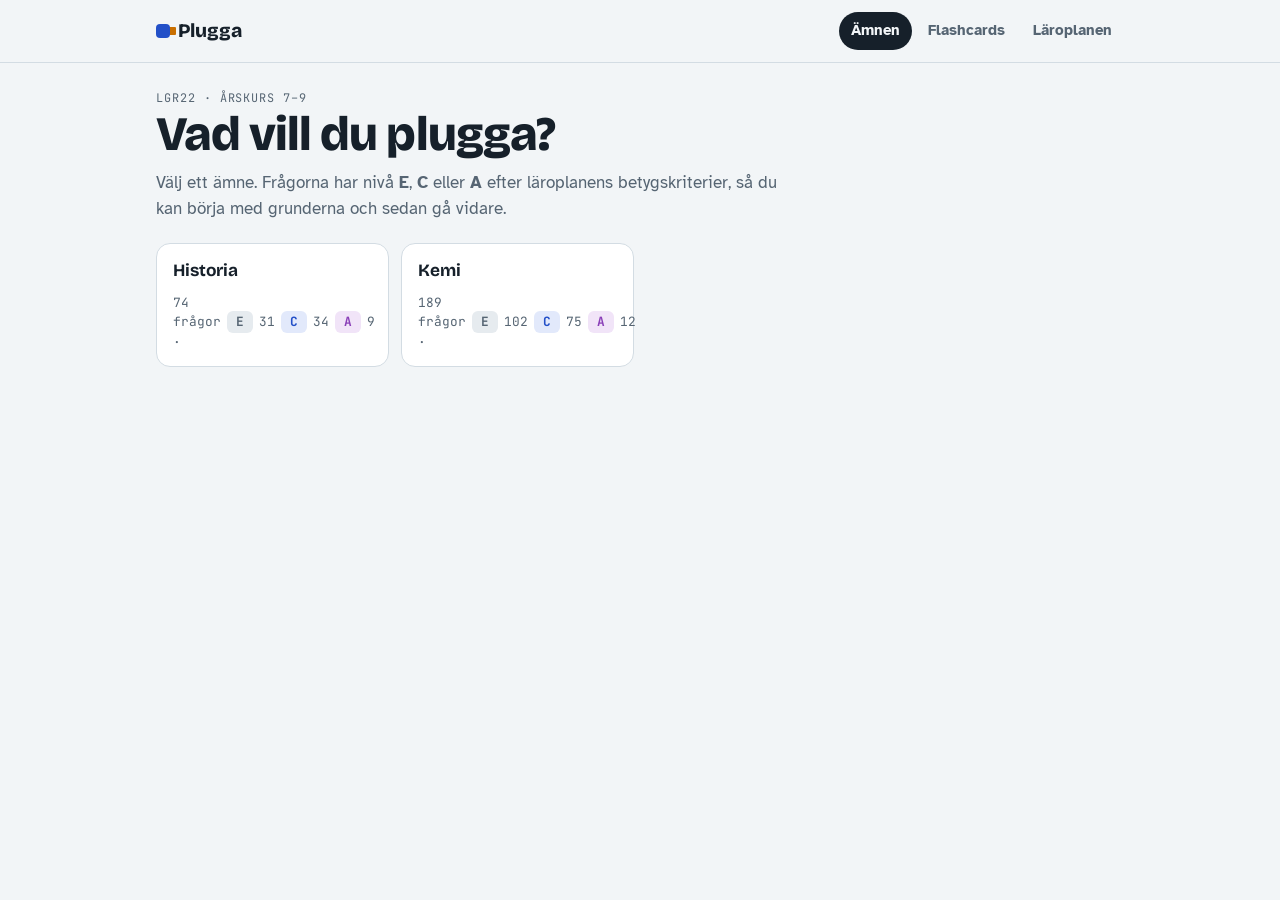
==== docs/index.html @ 7917d0e2 "Plugga: flashcards kopplade till Lgr22, med kemi (Kolets kemi) och historia (Revolutioner) Eget repo" ====
<!doctype html>
<html lang="sv">
<head>
<meta charset="utf-8">
<meta name="viewport" content="width=device-width, initial-scale=1, viewport-fit=cover">
<title>Plugga</title>
<link rel="preconnect" href="https://fonts.googleapis.com">
<link rel="preconnect" href="https://fonts.gstatic.com" crossorigin>
<link rel="stylesheet" href="https://fonts.googleapis.com/css2?family=Bricolage+Grotesque:opsz,wght@12..96,500;12..96,700;12..96,800&family=Atkinson+Hyperlegible:ital,wght@0,400;0,700;1,400&family=JetBrains+Mono:wght@500;700&display=swap">
<link rel="icon" href="data:image/svg+xml,%3Csvg xmlns=%22http://www.w3.org/2000/svg%22 viewBox=%220 0 32 32%22%3E%3Crect x=%222%22 y=%228%22 width=%2218%22 height=%2218%22 rx=%225%22 fill=%22%232350c8%22/%3E%3Ccircle cx=%2224%22 cy=%2217%22 r=%225%22 fill=%22%23e8930c%22/%3E%3C/svg%3E">
<link rel="stylesheet" href="app.css">
<style>
section.view{padding-top:26px}
/* ämnesväljare */
.subjects{display:grid;grid-template-columns:repeat(auto-fill,minmax(220px,1fr));gap:12px;margin-top:20px}
.subj{display:grid;gap:8px;text-align:left;background:var(--card);border:1.5px solid var(--line);border-radius:14px;padding:14px 16px;align-content:start}
.subj:hover:not(:disabled){border-color:var(--ink)}
.subj:disabled{opacity:.55;cursor:default;background:transparent}
.subj b{font-family:var(--display);font-size:1.08rem}
.subj .lvs{display:flex;gap:6px;align-items:center;font-family:var(--mono);font-size:.8rem;color:var(--muted)}
.subj.cur{border-color:var(--accent);box-shadow:0 0 0 2px var(--accent-soft)}
/* flashcards */
.toolbar{display:grid;gap:10px;margin:12px 0 4px}
.filt{margin:14px 0 18px;background:var(--card);border:1.5px solid var(--line);border-radius:14px;padding:10px 14px}
.filt>summary{cursor:pointer;list-style:none;display:flex;gap:10px;align-items:baseline;flex-wrap:wrap}
.filt>summary::-webkit-details-marker{display:none}
.filt>summary::after{content:"Ändra";margin-left:auto;font-weight:700;font-size:.85rem;color:var(--accent)}
.filt[open]>summary::after{content:"Dölj"}
.toolbar .lbl{font-family:var(--mono);font-size:.72rem;letter-spacing:.08em;text-transform:uppercase;color:var(--muted);min-width:64px}
.deck{display:grid;gap:14px;max-width:640px;margin:0 auto}
.deck-meta{display:flex;justify-content:space-between;gap:12px;font-family:var(--mono);font-size:.84rem;color:var(--muted);flex-wrap:wrap;align-items:center}
.flip{perspective:1400px;cursor:pointer;-webkit-tap-highlight-color:transparent}
.flip-in{display:grid;transition:transform .5s cubic-bezier(.3,.7,.3,1);transform-style:preserve-3d}
.flip.on .flip-in{transform:rotateY(180deg)}
.face{grid-area:1/1;backface-visibility:hidden;-webkit-backface-visibility:hidden;background:var(--card);border:1.5px solid var(--line);border-radius:16px;padding:24px 24px 20px;min-height:300px;display:flex;flex-direction:column;gap:12px}
.face.back{transform:rotateY(180deg);border-color:var(--accent)}
.face .q{font-family:var(--display);font-size:clamp(1.3rem,3.6vw,1.75rem);font-weight:700;line-height:1.25;margin:auto 0;text-wrap:balance}
.face .a{font-size:1.07rem}
.face .foot{margin-top:auto;display:grid;gap:4px;font-size:.84rem;color:var(--muted)}
.face-head{display:flex;justify-content:space-between;align-items:center;gap:10px;font-family:var(--mono);font-size:.74rem;letter-spacing:.05em;text-transform:uppercase;color:var(--muted)}
.mark{display:inline-flex;align-items:center;gap:6px;font-family:var(--body);text-transform:none;letter-spacing:0;font-weight:700;font-size:.8rem}
.mark i{width:12px;height:12px;border-radius:50%}
.deck-actions{display:grid;grid-template-columns:repeat(3,1fr);gap:10px}
.deck-actions button{border-radius:12px;padding:11px 8px;font-weight:700;border:1.5px solid;display:flex;flex-direction:column;align-items:center;gap:2px;line-height:1.2}
.deck-actions small{font-weight:400;font-size:.76rem;opacity:.85}
.b-red{background:var(--bad-soft);border-color:var(--bad);color:var(--bad)}
.b-yellow{background:var(--warn-soft);border-color:var(--warn);color:var(--warn)}
.b-green{background:var(--ok-soft);border-color:var(--ok);color:var(--ok)}
.b-red[aria-pressed="true"]{background:var(--bad);color:var(--card)}
.b-yellow[aria-pressed="true"]{background:var(--warn);color:var(--card)}
.b-green[aria-pressed="true"]{background:var(--ok);color:var(--card)}
.nav{display:flex;justify-content:space-between;align-items:center;gap:10px}
.kbd{font-family:var(--mono);font-size:.74rem;color:var(--muted);text-align:center}
/* läroplan */
.lp{display:grid;gap:26px;max-width:820px}
.lp ol{margin:8px 0 0;padding-left:1.3em;display:grid;gap:6px}
.ci-group{display:grid;gap:8px;margin-top:10px}
.ci{display:grid;grid-template-columns:1fr auto;gap:12px;align-items:start;padding:10px 0;border-bottom:1px solid var(--line)}
.ci .cnt{display:flex;gap:4px;align-items:center;font-family:var(--mono);font-size:.78rem;color:var(--muted)}
.gradebox{background:var(--card);border:1.5px solid var(--line);border-radius:14px;padding:16px 18px;display:grid;gap:10px}
.gradebox p+p{margin-top:2px}
@media (max-width:560px){.deck-actions button{padding:10px 4px;font-size:.92rem}}
</style>
</head>
<body>
<header class="top">
  <div class="top-in">
    <a class="brand" href="#amnen"><span class="dot"></span>Plugga</a>
    <label class="sel" id="amne-wrap" hidden><span>Ämne</span><select id="amne-sel"></select></label>
    <nav class="tabs" aria-label="Huvudmeny">
      <a href="#amnen">Ämnen</a>
      <a href="#kort">Flashcards</a>
      <a href="#laroplan">Läroplanen</a>
      <a href="/admin" id="admin-link" hidden>Admin</a>
    </nav>
  </div>
</header>
<main class="wrap">

<section class="view" id="v-amnen" hidden>
  <p class="eyebrow">Lgr22 · årskurs 7–9</p>
  <h1>Vad vill du plugga?</h1>
  <p class="muted" style="margin-top:8px;max-width:38em">Välj ett ämne. Frågorna har nivå <b>E</b>, <b>C</b> eller <b>A</b> efter läroplanens betygskriterier, så du kan börja med grunderna och sedan gå vidare.</p>
  <div class="subjects" id="subjects"></div>
  <div id="subjects-empty" style="margin-top:28px;max-width:46em"></div>
</section>

<section class="view" id="v-kort" hidden>
  <div class="row" style="justify-content:space-between;align-items:end">
    <div><p class="eyebrow" id="kort-eyebrow"></p><h2 id="kort-title">Flashcards</h2></div>
    <div class="tally" id="kort-tally"></div>
  </div>
  <details class="filt" id="filt" open><summary><span class="eyebrow">Filter</span> <span id="filt-sum" class="small"></span></summary>
  <div class="toolbar">
    <div class="row"><span class="lbl">Nivå</span><div class="chips" id="f-niva"></div></div>
    <div class="row" id="f-samling-row"><span class="lbl">Samling</span><div class="chips" id="f-samling"></div></div>
    <div class="row" id="f-tema-row"><span class="lbl">Tema</span><div class="chips" id="f-tema"></div></div>
    <div class="row"><span class="lbl">Visa</span><div class="chips" id="f-status"></div>
      <label class="small muted" style="margin-left:auto;display:flex;gap:6px;align-items:center"><input type="checkbox" id="f-shuffle"> Blanda</label></div>
  </div></details>
  <div class="deck" id="deck"></div>
</section>

<section class="view" id="v-laroplan" hidden>
  <div id="laroplan" class="lp"></div>
</section>

</main>
<script>window.PLUGGA_STATISK = true</script>
<script src="common.js"></script>
<script>
const KEY = 'plugga-v1';
const S = Object.assign({ amne: null, niva: ['E', 'C', 'A'], samling: 'alla', tema: 'alla', filter: 'alla', shuffle: false, status: {} }, load(KEY, {}));
const save = () => store(KEY, S);
const STATUS = { red: { namn: 'Kan inte', c: 'var(--bad)' }, yellow: { namn: 'Kan lite', c: 'var(--warn)' }, green: { namn: 'Kan', c: 'var(--ok)' } };
const FILTERS = [['alla', 'Alla'], ['ejklar', 'Inte gröna'], ['red', 'Röda'], ['yellow', 'Gula'], ['green', 'Gröna'], ['none', 'Omarkerade']];
let AMNEN = [], AMNE = null, FRAGOR = [], deck = [], pos = 0, flipped = false, lpNiva = 'E';

/* ---------- data ---------- */
async function init() {
  try {
    const [info, amnen] = await Promise.all([api('info'), api('amnen')]);
    AMNEN = amnen;
    $('#admin-link').hidden = !info.admin;
  } catch (e) { document.querySelector('main').innerHTML = `<div class="empty" style="margin-top:40px">Kan inte nå servern: ${esc(e.message)}</div>`; return; }
  renderSubjects();
  if (S.amne && AMNEN.some(a => a.kod === S.amne)) await chooseAmne(S.amne, false);
  route();
}
async function chooseAmne(kod, go = true) {
  const [a, f] = await Promise.all([api('amne/' + kod), api(`fragor?amne=${kod}&aktiv=1`)]);
  if (S.amne !== kod) { S.samling = 'alla'; S.tema = 'alla'; S.filter = 'alla'; }
  S.amne = kod; save();
  AMNE = a; FRAGOR = f; pos = 0;
  renderSubjects(); renderAmneSelect(); buildDeck(); renderLaroplan();
  if (go) location.hash = '#kort';
}

/* ---------- ämnen ---------- */
function renderSubjects() {
  const sorted = AMNEN.filter(a => a.antal).sort((a, b) => a.namn.localeCompare(b.namn, 'sv'));
  const empty = AMNEN.filter(a => !a.antal);
  $('#subjects-empty').innerHTML = empty.length ? `<p class="eyebrow">Inga frågor än</p><p class="small muted" style="margin-top:6px">${empty.map(a => esc(a.namn)).join(' · ')}</p>` : '';
  $('#subjects').innerHTML = sorted.map(a => {
    const mine = a.antal ? progress(a.kod) : null;
    return `<button class="subj${a.kod === S.amne ? ' cur' : ''}" data-kod="${a.kod}" ${a.antal ? '' : 'disabled'}>
      <b>${esc(a.namn)}</b>
      ${a.antal ? `<span class="lvs">${a.antal} frågor · ${['E', 'C', 'A'].map(n => a[n] ? `${lv(n)} ${a[n]}` : '').join(' ')}</span>
        ${mine && mine.marked ? `<div class="stack" title="${mine.green} gröna av ${a.antal}"><i style="width:${mine.green / a.antal * 100}%;background:var(--ok)"></i><i style="width:${mine.yellow / a.antal * 100}%;background:var(--warn)"></i><i style="width:${mine.red / a.antal * 100}%;background:var(--bad)"></i></div>` : ''}`
        : '<span class="small muted">Inga frågor än</span>'}
    </button>`;
  }).join('');
}
$('#subjects').addEventListener('click', e => { const b = e.target.closest('[data-kod]'); if (b && !b.disabled) chooseAmne(b.dataset.kod); });
function progress(kod) {
  const r = { red: 0, yellow: 0, green: 0, marked: 0 };
  if (kod === S.amne) FRAGOR.forEach(f => { const s = S.status[f.id]; if (s) { r[s]++; r.marked++; } });
  else if (S.byAmne && S.byAmne[kod]) Object.assign(r, S.byAmne[kod]);
  return r;
}
function renderAmneSelect() {
  const sel = $('#amne-sel');
  sel.innerHTML = AMNEN.filter(a => a.antal || a.kod === S.amne).map(a => `<option value="${a.kod}"${a.kod === S.amne ? ' selected' : ''}>${esc(a.namn)}</option>`).join('');
  $('#amne-wrap').hidden = !S.amne;
}
$('#amne-sel').addEventListener('change', e => chooseAmne(e.target.value, false));

/* ---------- flashcards ---------- */
const matchStatus = f => {
  const s = S.status[f.id];
  return S.filter === 'alla' || (S.filter === 'ejklar' && s !== 'green') || (S.filter === 'none' && !s) || S.filter === s;
};
function base() {
  return FRAGOR.filter(f => S.niva.includes(f.niva) && (S.samling === 'alla' || f.samling_id == S.samling) && (S.tema === 'alla' || f.tema_id == S.tema));
}
function buildDeck(keepId) {
  if (!AMNE) return;
  const b = base();
  let list = b.filter(matchStatus);
  if (S.shuffle) list = list.map(x => [Math.random(), x]).sort((p, q) => p[0] - q[0]).map(p => p[1]);
  deck = list;
  const k = keepId ? deck.findIndex(f => f.id === keepId) : -1;
  pos = k >= 0 ? k : Math.min(pos, Math.max(0, deck.length - 1));
  flipped = false;
  renderFilters(b);
  renderCard();
}
function chips(el, items, cur, onPick, extra = '') {
  el.innerHTML = items.map(([id, name, n, cls]) => `<button class="chip ${cls || ''}" data-id="${id}" aria-pressed="${Array.isArray(cur) ? cur.includes(id) : String(cur) === String(id)}">${name}${n !== undefined ? `<span class="n">${n}</span>` : ''}</button>`).join('') + extra;
  el.onclick = e => { const b = e.target.closest('[data-id]'); if (b) onPick(b.dataset.id); };
}
function renderFilters(b) {
  $('#kort-eyebrow').textContent = `${AMNE.namn} · Lgr22 åk 7–9`;
  $('#kort-title').textContent = AMNE.namn;
  const inScope = FRAGOR.filter(f => (S.samling === 'alla' || f.samling_id == S.samling) && (S.tema === 'alla' || f.tema_id == S.tema));
  chips($('#f-niva'), ['E', 'C', 'A'].map(n => [n, `${n} <span class="small" style="font-weight:400">${NIVA[n].kort}</span>`, inScope.filter(f => f.niva === n).length, 'lvchip lv' + n]), S.niva, id => {
    S.niva = S.niva.includes(id) ? S.niva.filter(x => x !== id) : [...S.niva, id].sort((a, c) => 'ECA'.indexOf(a) - 'ECA'.indexOf(c));
    if (!S.niva.length) S.niva = [id];
    save(); pos = 0; buildDeck();
  });
  const sam = AMNE.samlingar.filter(s => s.antal);
  $('#f-samling-row').hidden = sam.length < 2;
  chips($('#f-samling'), [['alla', 'Alla'], ...sam.map(s => [s.id, esc(s.namn), FRAGOR.filter(f => f.samling_id === s.id && S.niva.includes(f.niva)).length])], S.samling, id => { S.samling = id; save(); pos = 0; buildDeck(); });
  const tem = AMNE.teman.filter(t => t.antal);
  $('#f-tema-row').hidden = !tem.length;
  chips($('#f-tema'), [['alla', 'Alla'], ...tem.map(t => [t.id, esc(t.namn), FRAGOR.filter(f => f.tema_id === t.id && S.niva.includes(f.niva) && (S.samling === 'alla' || f.samling_id == S.samling)).length])], S.tema, id => { S.tema = id; save(); pos = 0; buildDeck(); });
  chips($('#f-status'), FILTERS.map(([id, n]) => [id, n, b.filter(f => { const s = S.status[f.id]; return id === 'alla' || (id === 'ejklar' && s !== 'green') || (id === 'none' && !s) || id === s; }).length]), S.filter, id => { S.filter = id; save(); pos = 0; buildDeck(); });
  $('#f-shuffle').checked = S.shuffle;
  const nm = (arr, id) => (arr.find(x => String(x.id) === String(id)) || {}).namn;
  $('#filt-sum').textContent = [S.niva.length === 3 ? 'Alla nivåer' : 'Nivå ' + S.niva.join(', '),
    S.samling !== 'alla' && nm(AMNE.samlingar, S.samling), S.tema !== 'alla' && nm(AMNE.teman, S.tema),
    (FILTERS.find(f => f[0] === S.filter) || [])[1] + ' kort', S.shuffle && 'blandat'].filter(Boolean).join(' · ');
  const r = { red: 0, yellow: 0, green: 0 }; b.forEach(f => { const s = S.status[f.id]; if (s) r[s]++; });
  $('#kort-tally').innerHTML = `<span><i style="background:var(--ok)"></i>${r.green}</span><span><i style="background:var(--warn)"></i>${r.yellow}</span><span><i style="background:var(--bad)"></i>${r.red}</span><span>av ${b.length}</span>`;
}
$('#f-shuffle').addEventListener('change', e => { S.shuffle = e.target.checked; save(); pos = 0; buildDeck(); });

function renderCard() {
  const el = $('#deck');
  if (!AMNE) { el.innerHTML = `<div class="empty">Välj ett ämne först. <a href="#amnen">Till ämnena</a></div>`; return; }
  if (!deck.length) {
    el.innerHTML = `<div class="empty">${FRAGOR.length ? 'Inga kort matchar filtret.' : 'Det här ämnet har inga frågor än.'}${S.filter !== 'alla' ? ' <button class="btn sm" id="reset-f">Visa alla</button>' : ''}</div>`;
    const r = $('#reset-f'); if (r) r.onclick = () => { S.filter = 'alla'; save(); buildDeck(); };
    return;
  }
  const f = deck[pos], st = S.status[f.id];
  const tema = AMNE.teman.find(t => t.id === f.tema_id), sam = AMNE.samlingar.find(s => s.id === f.samling_id);
  const markHtml = st ? `<span class="mark" style="color:${STATUS[st].c}"><i style="background:${STATUS[st].c}"></i>${STATUS[st].namn}</span>` : '<span class="mark muted">Ej markerad</span>';
  el.innerHTML = `
    <div class="deck-meta"><span>${pos + 1} / ${deck.length}</span><span>${esc(tema ? tema.namn : '')}</span></div>
    <div class="flip${flipped ? ' on' : ''}" id="flip" role="button" tabindex="0" aria-label="Vänd kortet">
      <div class="flip-in">
        <div class="face front"><div class="face-head"><span>${lv(f.niva)} Fråga</span>${markHtml}</div>
          <div class="q rich">${render(f.fraga)}</div>
          <div class="foot"><span>Tryck eller mellanslag för att vända</span></div></div>
        <div class="face back"><div class="face-head"><span>${lv(f.niva)} Svar</span>${markHtml}</div>
          <div class="a rich">${render(f.svar) || '<span class="muted">Inget svar inlagt.</span>'}</div>
          <div class="foot">${f.kalla ? `<span>Källa: ${esc(f.kalla)}</span>` : ''}${f.ci.length ? `<span title="${esc(f.ci.map(c => c.text).join('\n'))}">Läroplanen: ${esc(f.ci[0].text.slice(0, 90))}${f.ci[0].text.length > 90 ? '…' : ''}${f.ci.length > 1 ? ` (+${f.ci.length - 1})` : ''}</span>` : ''}</div></div>
      </div>
    </div>
    <div class="deck-actions">
      <button class="b-red" data-m="red" aria-pressed="${st === 'red'}">Kan inte<small>1</small></button>
      <button class="b-yellow" data-m="yellow" aria-pressed="${st === 'yellow'}">Kan lite<small>2</small></button>
      <button class="b-green" data-m="green" aria-pressed="${st === 'green'}">Kan<small>3</small></button>
    </div>
    <div class="nav"><button class="btn" id="prev" ${pos ? '' : 'disabled'}>← Föregående</button>
      ${st ? '<button class="btn ghost sm" id="clear">Rensa markering</button>' : '<span></span>'}
      <button class="btn" id="next" ${pos < deck.length - 1 ? '' : 'disabled'}>Nästa →</button></div>
    <p class="kbd">Mellanslag vänd · ← → bläddra · 1 2 3 markera · 0 rensa</p>`;
  $('#flip').onclick = flip;
  $('#prev').onclick = () => go(pos - 1);
  $('#next').onclick = () => go(pos + 1);
  if ($('#clear')) $('#clear').onclick = () => mark(null);
  $$('[data-m]', el).forEach(b => b.onclick = () => mark(b.dataset.m));
}
function flip() { flipped = !flipped; $('#flip').classList.toggle('on', flipped); }
function go(i) { if (i < 0 || i >= deck.length) return; pos = i; flipped = false; renderCard(); }
function mark(m) {
  const f = deck[pos]; if (!f) return;
  if (!m || S.status[f.id] === m) delete S.status[f.id]; else S.status[f.id] = m;
  const r = { red: 0, yellow: 0, green: 0, marked: 0 }; FRAGOR.forEach(x => { const s = S.status[x.id]; if (s) { r[s]++; r.marked++; } });
  S.byAmne = Object.assign(S.byAmne || {}, { [S.amne]: r });
  save();
  const id = f.id, stays = matchStatus(f);
  if (stays) { buildDeck(id); if (m && pos < deck.length - 1) setTimeout(() => go(pos + 1), 250); }
  else buildDeck();
  renderSubjects();
}
document.addEventListener('keydown', e => {
  if (location.hash !== '#kort' || e.target.matches('input,select,textarea') || e.metaKey || e.ctrlKey) return;
  if (e.key === ' ' || e.key === 'Enter') { if (e.target.closest('button') && e.target.id !== 'flip') return; e.preventDefault(); flip(); }
  else if (e.key === 'ArrowRight') go(pos + 1);
  else if (e.key === 'ArrowLeft') go(pos - 1);
  else if (e.key === '1') mark('red'); else if (e.key === '2') mark('yellow'); else if (e.key === '3') mark('green');
  else if (e.key === '0' || e.key === 'Backspace') mark(null);
});

/* ---------- läroplan ---------- */
function renderLaroplan() {
  const el = $('#laroplan');
  if (!AMNE) { el.innerHTML = `<div class="empty">Välj ett ämne först. <a href="#amnen">Till ämnena</a></div>`; return; }
  const groups = {};
  AMNE.ci.forEach(c => { const k = (c.variant_namn ? c.variant_namn + ' · ' : '') + (c.omrade || ''); (groups[k] = groups[k] || []).push(c); });
  const variants = [...new Set(AMNE.betyg.map(b => b.variant_namn || ''))];
  const bt = AMNE.betyg.filter(b => b.betyg === lpNiva);
  el.innerHTML = `
    <div><p class="eyebrow">Läroplanen · Lgr22</p><h1>${esc(AMNE.namn)}</h1></div>
    ${AMNE.mal.length ? `<div><h3>Det här ska du utveckla</h3><p class="muted small" style="margin-top:4px">Ämnets långsiktiga mål. Genom undervisningen ska du ges förutsättningar att utveckla</p><ol>${AMNE.mal.map(m => `<li>${esc(m)}</li>`).join('')}</ol></div>` : ''}
    <div><h3>Vad krävs för betyget?</h3>
      <div class="row" style="margin:10px 0"><div class="seg" id="lp-seg">${['E', 'C', 'A'].map(n => `<button class="${n}" data-n="${n}" aria-pressed="${n === lpNiva}">${n}<small>${NIVA[n].kort}</small></button>`).join('')}</div></div>
      <div class="gradebox">${bt.map(b => `${variants.length > 1 ? `<p class="eyebrow">${esc(b.variant_namn || 'Ordinarie')}</p>` : ''}${esc(b.text).split('\n').map(p => `<p>${p}</p>`).join('')}`).join('<hr style="border:0;border-top:1px solid var(--line);width:100%">') || '<p class="muted">Inga betygskriterier.</p>'}</div>
    </div>
    <div><h3>Centralt innehåll åk 7–9</h3><p class="muted small" style="margin-top:4px">Siffrorna visar hur många frågor som övar på varje punkt.</p>
      ${Object.entries(groups).map(([g, cs]) => `<div class="ci-group"><h4 style="margin-top:14px">${esc(g)}</h4>${cs.map(c => `<div class="ci"><span>${esc(c.text)}</span><span class="cnt">${c.antal ? ['E', 'C', 'A'].map(n => c[n] ? `${lv(n)}${c[n]}` : '').join(' ') : '–'}</span></div>`).join('')}</div>`).join('')}
    </div>`;
  $('#lp-seg').onclick = e => { const b = e.target.closest('[data-n]'); if (b) { lpNiva = b.dataset.n; renderLaroplan(); } };
}

/* ---------- routing ---------- */
const VIEWS = ['amnen', 'kort', 'laroplan'];
function route() {
  let v = location.hash.slice(1);
  if (!VIEWS.includes(v)) v = S.amne ? 'kort' : 'amnen';
  VIEWS.forEach(x => $('#v-' + x).hidden = x !== v);
  $$('nav.tabs a').forEach(a => a.setAttribute('aria-current', a.getAttribute('href') === '#' + v ? 'page' : 'false'));
  if (v === 'kort') renderCard();
  window.scrollTo(0, 0);
}
window.addEventListener('hashchange', route);
if (window.innerWidth < 700) $('#filt').open = false;
init();
</script>
</body>
</html>
---- docs/app.css ----
/* Plugga – gemensam stil för flashcards och admin (samma formspråk som Kolets kemi) */
:root{
  --paper:#f2f5f7; --card:#ffffff; --ink:#16202a; --muted:#566573; --line:#d3dce3; --hover:#e8eef2;
  --accent:#2350c8; --accent-soft:#e2e9fb; --flame:#c96f00; --flame-soft:#fcefd6;
  --ok:#1b7f47; --ok-soft:#dcf1e4; --bad:#c03526; --bad-soft:#f8e0dc; --warn:#9a6a00; --warn-soft:#fbf0cc;
  --lv-e:#566573; --lv-e-soft:#e6ebef; --lv-c:#2350c8; --lv-c-soft:#e2e9fb; --lv-a:#8a3fb8; --lv-a-soft:#f1e4f8;
  --display:"Bricolage Grotesque","Avenir Next","Segoe UI",system-ui,sans-serif;
  --body:"Atkinson Hyperlegible","Segoe UI",system-ui,sans-serif;
  --mono:"JetBrains Mono",ui-monospace,"SF Mono",Menlo,monospace;
}
@media (prefers-color-scheme: dark){ :root:not([data-theme="light"]){
  --paper:#0e141a; --card:#16202a; --ink:#e5ecf2; --muted:#94a4b3; --line:#2a3743; --hover:#1d2934;
  --accent:#7d9cff; --accent-soft:#1d2a4d; --flame:#f3a93a; --flame-soft:#3a2a10;
  --ok:#4cc483; --ok-soft:#163626; --bad:#ff7a6a; --bad-soft:#3d1c18; --warn:#f2c84b; --warn-soft:#3a3010;
  --lv-e:#a9b6c2; --lv-e-soft:#24303b; --lv-c:#7d9cff; --lv-c-soft:#1d2a4d; --lv-a:#d29bf5; --lv-a-soft:#33213f;
  color-scheme:dark;
}}
:root[data-theme="dark"]{
  --paper:#0e141a; --card:#16202a; --ink:#e5ecf2; --muted:#94a4b3; --line:#2a3743; --hover:#1d2934;
  --accent:#7d9cff; --accent-soft:#1d2a4d; --flame:#f3a93a; --flame-soft:#3a2a10;
  --ok:#4cc483; --ok-soft:#163626; --bad:#ff7a6a; --bad-soft:#3d1c18; --warn:#f2c84b; --warn-soft:#3a3010;
  --lv-e:#a9b6c2; --lv-e-soft:#24303b; --lv-c:#7d9cff; --lv-c-soft:#1d2a4d; --lv-a:#d29bf5; --lv-a-soft:#33213f;
  color-scheme:dark;
}
*{box-sizing:border-box}
html{-webkit-text-size-adjust:100%}
body{margin:0;background:var(--paper);color:var(--ink);font-family:var(--body);font-size:17px;line-height:1.55}
h1,h2,h3,h4{font-family:var(--display);text-wrap:balance;line-height:1.15;margin:0}
h1{font-size:clamp(2rem,5.5vw,3rem);font-weight:800;letter-spacing:-.02em}
h2{font-size:1.5rem;font-weight:700}
h3{font-size:1.12rem;font-weight:700}
h4{font-size:1rem;font-weight:700}
p{margin:0}
sub,sup{font-size:.72em;line-height:0}
a{color:var(--accent)}
.eyebrow{font-family:var(--mono);font-size:.74rem;letter-spacing:.08em;text-transform:uppercase;color:var(--muted)}
.muted{color:var(--muted)}
.small{font-size:.88rem}
[hidden]{display:none!important}
button,input,select,textarea{font:inherit;color:inherit}
button{cursor:pointer}
:focus-visible{outline:3px solid var(--accent);outline-offset:2px}
.wrap{max-width:1000px;margin:0 auto;padding:0 16px 64px}

/* header */
header.top{position:sticky;top:0;z-index:20;background:var(--paper);border-bottom:1px solid var(--line)}
.top-in{display:flex;align-items:center;gap:10px 18px;flex-wrap:wrap;padding:12px 16px;max-width:1000px;margin:0 auto}
.top-in.wide{max-width:none}
.brand{font-family:var(--display);font-weight:800;font-size:1.2rem;display:flex;align-items:center;gap:8px;text-decoration:none;color:var(--ink)}
.brand .dot{width:14px;height:14px;border-radius:4px;background:var(--accent);box-shadow:9px 0 0 -3px var(--flame)}
nav.tabs{display:flex;gap:4px;flex-wrap:wrap;margin-left:auto}
nav.tabs a,nav.tabs button{padding:7px 12px;border-radius:999px;text-decoration:none;color:var(--muted);font-weight:700;font-size:.95rem;border:0;background:none}
nav.tabs a:hover,nav.tabs button:hover{color:var(--ink);background:var(--card)}
nav.tabs [aria-current="page"]{background:var(--ink);color:var(--paper)}
nav.tabs [aria-current="page"]:hover{background:var(--ink);color:var(--paper)}

/* kontroller */
.btn{display:inline-flex;align-items:center;justify-content:center;gap:8px;border:1.5px solid var(--ink);background:transparent;border-radius:999px;padding:8px 16px;font-weight:700;text-decoration:none;color:var(--ink);white-space:nowrap}
.btn:hover{background:var(--card)}
.btn.primary{background:var(--accent);border-color:var(--accent);color:#fff}
.btn.primary:hover{filter:brightness(1.08)}
.btn.danger{border-color:var(--bad);color:var(--bad)}
.btn.danger.solid{background:var(--bad);color:#fff}
.btn.ghost{border-color:transparent}
.btn.ghost:hover{border-color:var(--line)}
.btn.sm{padding:5px 11px;font-size:.88rem}
.btn:disabled{opacity:.45;cursor:not-allowed}
.row{display:flex;gap:10px;flex-wrap:wrap;align-items:center}
.chips{display:flex;gap:6px;flex-wrap:wrap}
.chip{border:1.5px solid var(--line);background:var(--card);border-radius:999px;padding:5px 12px;font-size:.88rem;font-weight:700;color:var(--muted)}
.chip:hover{border-color:var(--muted)}
.chip[aria-pressed="true"]{border-color:var(--ink);background:var(--ink);color:var(--paper)}
.chip .n{font-family:var(--mono);font-weight:500;font-size:.78rem;opacity:.75;margin-left:4px}
.field{display:grid;gap:6px;min-width:0}
.field>label,.field>.lbl{font-family:var(--mono);font-size:.74rem;letter-spacing:.08em;text-transform:uppercase;color:var(--muted)}
input[type=text],input[type=search],input:not([type]),select,textarea{padding:9px 12px;border-radius:10px;border:1.5px solid var(--line);background:var(--card);color:var(--ink);min-width:0;width:100%}
textarea{resize:vertical;min-height:84px;line-height:1.45}
select{width:auto;max-width:100%}
input:focus,select:focus,textarea:focus{border-color:var(--accent);outline:none}
.sel{display:inline-flex;align-items:center;gap:8px}
.sel>span{font-family:var(--mono);font-size:.72rem;letter-spacing:.08em;text-transform:uppercase;color:var(--muted)}
.sel select{font-weight:700;padding:7px 10px}

/* nivåmärken E / C / A */
.lv{display:inline-grid;place-items:center;min-width:26px;height:22px;padding:0 6px;border-radius:6px;font-family:var(--mono);font-weight:700;font-size:.8rem;line-height:1}
.lv-E{background:var(--lv-e-soft);color:var(--lv-e)}
.lv-C{background:var(--lv-c-soft);color:var(--lv-c)}
.lv-A{background:var(--lv-a-soft);color:var(--lv-a)}
.lvchip[aria-pressed="true"].lvE{background:var(--lv-e);border-color:var(--lv-e);color:var(--card)}
.lvchip[aria-pressed="true"].lvC{background:var(--lv-c);border-color:var(--lv-c);color:var(--card)}
.lvchip[aria-pressed="true"].lvA{background:var(--lv-a);border-color:var(--lv-a);color:var(--card)}
.seg{display:inline-flex;border:1.5px solid var(--line);border-radius:12px;overflow:hidden;background:var(--card)}
.seg button{border:0;background:none;padding:8px 16px;font-weight:700;color:var(--muted);display:grid;gap:0;text-align:center;line-height:1.2}
.seg button+button{border-left:1.5px solid var(--line)}
.seg button small{font-weight:400;font-size:.72rem}
.seg button[aria-pressed="true"].E{background:var(--lv-e);color:var(--card)}
.seg button[aria-pressed="true"].C{background:var(--lv-c);color:var(--card)}
.seg button[aria-pressed="true"].A{background:var(--lv-a);color:var(--card)}

/* staplar */
.stack{display:flex;height:8px;border-radius:99px;background:var(--line);overflow:hidden}
.stack i{display:block;height:100%}
.tally{display:flex;gap:12px;flex-wrap:wrap;font-size:.85rem;color:var(--muted)}
.tally i{display:inline-block;width:9px;height:9px;border-radius:50%;margin-right:5px}

/* kort-text */
.rich strong,.rich b{color:var(--accent)}
.rich .nb{display:block;margin-top:10px;font-size:.85rem;color:var(--muted);border-left:3px solid var(--flame);padding-left:10px}
.rich ul,.rich ol{margin:6px 0;padding-left:1.3em}

/* toast */
#toast{position:fixed;left:50%;bottom:24px;transform:translate(-50%,20px);background:var(--ink);color:var(--paper);padding:11px 18px;border-radius:12px;font-weight:700;opacity:0;pointer-events:none;transition:opacity .2s,transform .2s;z-index:100;max-width:calc(100vw - 32px)}
#toast.show{opacity:1;transform:translate(-50%,0)}
#toast.err{background:var(--bad);color:#fff}

.empty{border:1.5px dashed var(--line);border-radius:14px;padding:28px;text-align:center;color:var(--muted)}
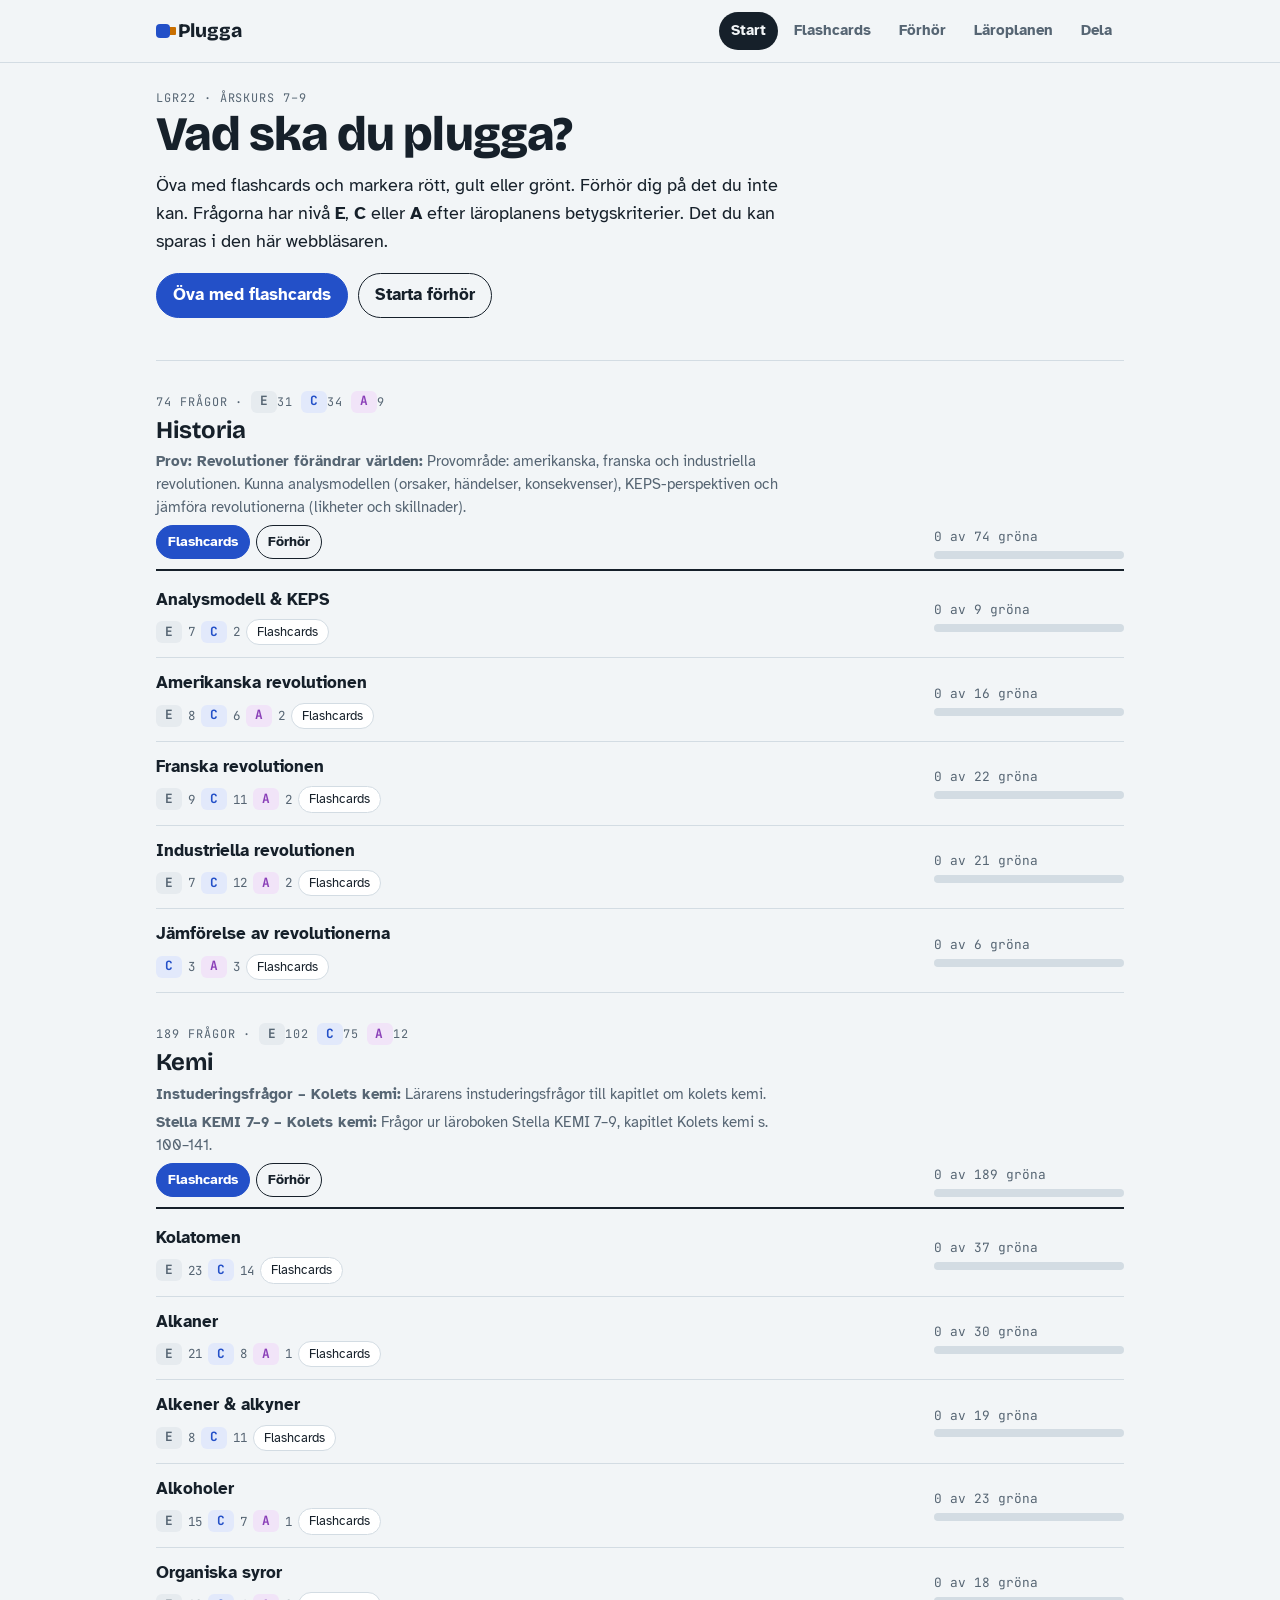
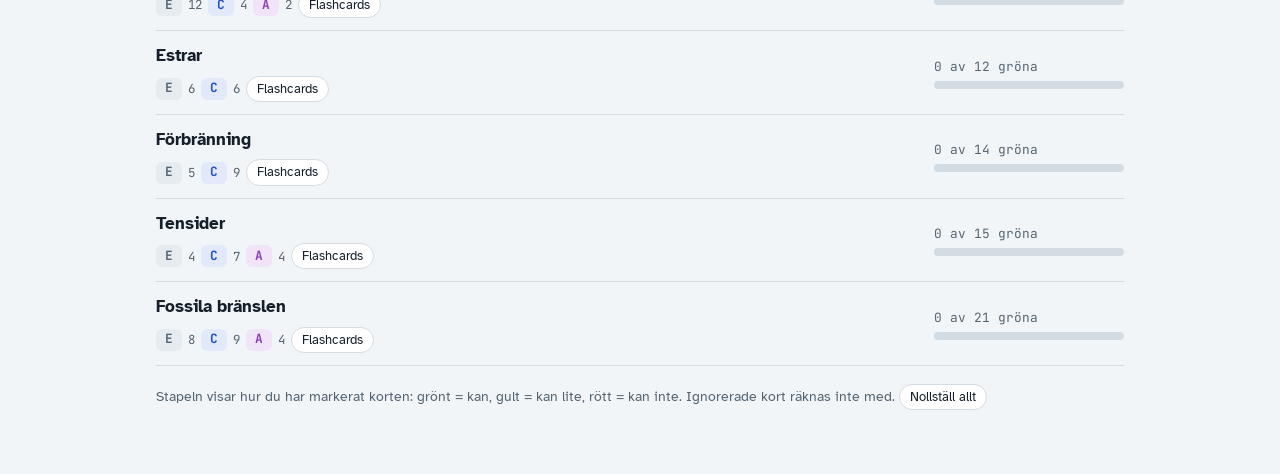
==== commit 60109256: "Start med sammanställning, pluppar, ignorera, inställningar, förhör och delning (som i Kolets kemi) " ====
--- a/docs/index.html
+++ b/docs/index.html
@@ -11,15 +11,24 @@
 <link rel="stylesheet" href="app.css">
 <style>
 section.view{padding-top:26px}
-/* ämnesväljare */
-.subjects{display:grid;grid-template-columns:repeat(auto-fill,minmax(220px,1fr));gap:12px;margin-top:20px}
-.subj{display:grid;gap:8px;text-align:left;background:var(--card);border:1.5px solid var(--line);border-radius:14px;padding:14px 16px;align-content:start}
-.subj:hover:not(:disabled){border-color:var(--ink)}
-.subj:disabled{opacity:.55;cursor:default;background:transparent}
-.subj b{font-family:var(--display);font-size:1.08rem}
-.subj .lvs{display:flex;gap:6px;align-items:center;font-family:var(--mono);font-size:.8rem;color:var(--muted)}
-.subj.cur{border-color:var(--accent);box-shadow:0 0 0 2px var(--accent-soft)}
+/* start */
+.hero{padding-bottom:24px;border-bottom:1px solid var(--line)}
+.hero .lead{font-size:1.12rem;max-width:36em;margin-top:10px}
+#weak{display:flex;gap:8px;flex-wrap:wrap;align-items:center;margin-top:18px}
+.subj-block{margin-top:30px;display:grid;gap:4px}
+.subj-head{display:grid;grid-template-columns:1fr 190px;gap:16px;align-items:end;padding-bottom:10px;border-bottom:2px solid var(--ink)}
+.subj-head .about{font-size:.92rem;margin-top:6px;max-width:44em}
+.goals{display:grid}
+.goal{display:grid;grid-template-columns:1fr 190px;gap:16px;align-items:center;padding:12px 0;border-bottom:1px solid var(--line)}
+.goal p{min-width:0}
+.meter{display:grid;gap:4px;font-size:.8rem;color:var(--muted);font-family:var(--mono)}
+.links,.wq{display:flex;gap:6px;flex-wrap:wrap;margin-top:6px;align-items:center}
+.chiplink{font:inherit;font-size:.82rem;border:1px solid var(--line);border-radius:999px;padding:2px 10px;background:var(--card);color:var(--ink);text-decoration:none;cursor:pointer}
+.chiplink:hover{border-color:var(--accent);color:var(--accent)}
+.lvs{display:inline-flex;gap:6px;align-items:center;font-family:var(--mono);font-size:.78rem;color:var(--muted)}
+@media (max-width:600px){.goal,.subj-head{grid-template-columns:1fr}}
 /* flashcards */
+.sec-head{display:flex;justify-content:space-between;align-items:end;gap:12px;flex-wrap:wrap}
 .toolbar{display:grid;gap:10px;margin:12px 0 4px}
 .filt{margin:14px 0 18px;background:var(--card);border:1.5px solid var(--line);border-radius:14px;padding:10px 14px}
 .filt>summary{cursor:pointer;list-style:none;display:flex;gap:10px;align-items:baseline;flex-wrap:wrap}
@@ -32,25 +41,96 @@
 .flip{perspective:1400px;cursor:pointer;-webkit-tap-highlight-color:transparent}
 .flip-in{display:grid;transition:transform .5s cubic-bezier(.3,.7,.3,1);transform-style:preserve-3d}
 .flip.on .flip-in{transform:rotateY(180deg)}
-.face{grid-area:1/1;backface-visibility:hidden;-webkit-backface-visibility:hidden;background:var(--card);border:1.5px solid var(--line);border-radius:16px;padding:24px 24px 20px;min-height:300px;display:flex;flex-direction:column;gap:12px}
+.face{grid-area:1/1;backface-visibility:hidden;-webkit-backface-visibility:hidden;background:var(--card);border:1.5px solid var(--line);border-radius:16px;padding:22px 24px 20px;min-height:300px;display:flex;flex-direction:column;gap:12px}
 .face.back{transform:rotateY(180deg);border-color:var(--accent)}
 .face .q{font-family:var(--display);font-size:clamp(1.3rem,3.6vw,1.75rem);font-weight:700;line-height:1.25;margin:auto 0;text-wrap:balance}
 .face .a{font-size:1.07rem}
 .face .foot{margin-top:auto;display:grid;gap:4px;font-size:.84rem;color:var(--muted)}
 .face-head{display:flex;justify-content:space-between;align-items:center;gap:10px;font-family:var(--mono);font-size:.74rem;letter-spacing:.05em;text-transform:uppercase;color:var(--muted)}
-.mark{display:inline-flex;align-items:center;gap:6px;font-family:var(--body);text-transform:none;letter-spacing:0;font-weight:700;font-size:.8rem}
-.mark i{width:12px;height:12px;border-radius:50%}
+.flip.ign .face{border-style:dashed;background:var(--paper)}
+.flip.ign .face .q,.flip.ign .face .a{opacity:.45}
+.badge{display:inline-flex;align-items:center;gap:6px;font-family:var(--body);text-transform:none;letter-spacing:0;font-size:.8rem;font-weight:700}
+.badge i{width:26px;height:26px;border-radius:50%;display:grid;place-items:center;color:var(--card);font-style:normal}
+.badge i svg{width:14px;height:14px}
+.badge.red{color:var(--bad)} .badge.red i{background:var(--bad)}
+.badge.yellow{color:var(--warn)} .badge.yellow i{background:var(--warn)}
+.badge.green{color:var(--ok)} .badge.green i{background:var(--ok)}
+.badge.ignored{color:var(--muted)} .badge.ignored i{background:var(--muted)}
+.badge.none{color:var(--muted);font-weight:400}
 .deck-actions{display:grid;grid-template-columns:repeat(3,1fr);gap:10px}
 .deck-actions button{border-radius:12px;padding:11px 8px;font-weight:700;border:1.5px solid;display:flex;flex-direction:column;align-items:center;gap:2px;line-height:1.2}
 .deck-actions small{font-weight:400;font-size:.76rem;opacity:.85}
+.deck-actions button:disabled{opacity:.35;cursor:not-allowed}
 .b-red{background:var(--bad-soft);border-color:var(--bad);color:var(--bad)}
 .b-yellow{background:var(--warn-soft);border-color:var(--warn);color:var(--warn)}
 .b-green{background:var(--ok-soft);border-color:var(--ok);color:var(--ok)}
 .b-red[aria-pressed="true"]{background:var(--bad);color:var(--card)}
 .b-yellow[aria-pressed="true"]{background:var(--warn);color:var(--card)}
 .b-green[aria-pressed="true"]{background:var(--ok);color:var(--card)}
-.nav{display:flex;justify-content:space-between;align-items:center;gap:10px}
-.kbd{font-family:var(--mono);font-size:.74rem;color:var(--muted);text-align:center}
+.kbd{font-family:var(--mono);font-size:.74rem;opacity:.8}
+.clear-row{display:flex;justify-content:center;align-items:center;gap:12px;flex-wrap:wrap}
+.linkbtn{background:none;border:0;padding:4px 8px;color:var(--muted);text-decoration:underline;font-size:.9rem}
+.linkbtn:hover{color:var(--ink)}
+.linkbtn[disabled]{opacity:.4;cursor:default;text-decoration:none}
+.deck-nav{display:grid;grid-template-columns:auto 1fr auto;gap:10px;align-items:center}
+.deck-nav .pos{text-align:center;font-family:var(--mono);font-size:.9rem;color:var(--muted)}
+.dots{display:flex;flex-wrap:wrap;gap:6px;justify-content:center}
+.dots button{width:16px;height:16px;border-radius:50%;border:1.5px solid var(--ink);background:var(--ink);padding:0}
+.dots button.red{background:var(--bad);border-color:var(--bad)}
+.dots button.yellow{background:var(--warn);border-color:var(--warn)}
+.dots button.green{background:var(--ok);border-color:var(--ok)}
+.dots button.ignored{background:var(--line);border-color:var(--line)}
+.dots button.cur{outline:2.5px solid var(--accent);outline-offset:2px}
+.done{text-align:center;padding:36px 20px;border:1.5px dashed var(--line);border-radius:16px;display:grid;gap:12px;justify-items:center}
+/* inställningar */
+.dd{position:relative}
+.chip.gear{display:inline-flex;align-items:center;gap:6px}
+.chip.gear[aria-expanded="true"]{border-color:var(--ink);background:var(--ink);color:var(--paper)}
+.settings{position:absolute;right:0;top:calc(100% + 8px);z-index:6;width:min(420px,calc(100vw - 32px));background:var(--card);border:1.5px solid var(--line);border-radius:14px;padding:4px 18px;display:grid;box-shadow:0 12px 32px rgba(10,20,30,.18)}
+.setrow{display:flex;justify-content:space-between;align-items:center;gap:12px;flex-wrap:wrap;padding:12px 0;border-bottom:1px solid var(--line)}
+.setrow:last-child{border-bottom:0}
+.setrow label{display:flex;gap:10px;align-items:center;cursor:pointer;font-weight:700}
+.setrow input[type=checkbox]{width:20px;height:20px;accent-color:var(--accent)}
+.setrow .sub{display:block;font-weight:400;font-size:.85rem;color:var(--muted)}
+.confirm{display:inline-flex;gap:6px;align-items:center;flex-wrap:wrap;font-size:.9rem}
+/* förhör */
+.quiz{max-width:680px;margin:0 auto;display:grid;gap:18px}
+.setup{display:grid;gap:16px;background:var(--card);border:1.5px solid var(--line);border-radius:16px;padding:22px}
+.progress{height:6px;background:var(--line);border-radius:99px;overflow:hidden}
+.progress>i{display:block;height:100%;background:var(--accent);transition:width .3s}
+.qtext{font-family:var(--display);font-size:clamp(1.3rem,3.4vw,1.7rem);font-weight:700;line-height:1.25}
+.feedback{border-left:4px solid var(--accent);padding:10px 14px;background:var(--card);border-radius:0 10px 10px 0}
+.feedback b.h{display:block;margin-bottom:4px;color:var(--ink)}
+.score{font-family:var(--display);font-size:3.2rem;font-weight:800;line-height:1}
+.missed{display:grid;gap:10px}
+.missed ul{padding:0;margin:0;display:grid;gap:8px}
+.missed li{background:var(--card);border:1px solid var(--line);border-radius:10px;padding:10px 14px;list-style:none}
+/* dela */
+.share{max-width:680px;margin:0 auto;display:grid;gap:18px}
+.move-body{display:flex;gap:18px;align-items:center;flex-wrap:wrap}
+.move-side{flex:1 1 240px;display:grid;gap:12px;min-width:0}
+.qr{width:184px;height:184px;flex:none;background:#fff;border-radius:12px;padding:10px;display:grid;place-items:center;border:1.5px solid var(--line)}
+.qr svg{width:100%;height:100%;display:block}
+.qr:empty{display:none}
+.imp-cmp{display:grid;grid-template-columns:1fr 1fr;gap:12px}
+.imp-cmp>div{background:var(--card);border:1.5px solid var(--line);border-radius:12px;padding:14px;display:grid;gap:8px;align-content:start;min-width:0}
+@media (max-width:560px){.imp-cmp{grid-template-columns:1fr}}
+/* delat resultat */
+.res{max-width:760px;margin:0 auto;display:grid;gap:24px}
+.res-banner{background:var(--accent-soft);border-radius:12px;padding:12px 16px;display:flex;justify-content:space-between;gap:12px;flex-wrap:wrap;align-items:center;font-size:.95rem}
+.res-big{display:grid;grid-template-columns:repeat(4,1fr);gap:10px}
+.res-big div{background:var(--card);border:1.5px solid var(--line);border-radius:12px;padding:12px 14px;display:grid;gap:2px}
+.res-big b{font-family:var(--display);font-size:2rem;line-height:1;font-variant-numeric:tabular-nums}
+.res-big span{font-size:.85rem;color:var(--muted)}
+@media (max-width:560px){.res-big{grid-template-columns:repeat(2,1fr)}}
+.res-topic{display:grid;grid-template-columns:minmax(0,1fr) minmax(0,1.4fr) auto;gap:14px;align-items:center;padding:10px 0;border-bottom:1px solid var(--line)}
+.res-topic .nums{font-family:var(--mono);font-size:.8rem;color:var(--muted);white-space:nowrap}
+@media (max-width:560px){.res-topic{grid-template-columns:1fr auto}.res-topic .stack{grid-column:1/-1;grid-row:2}}
+.res-list{display:grid;gap:8px}
+.res-list details{background:var(--card);border:1.5px solid var(--line);border-radius:10px;padding:10px 14px}
+.res-list details.red{border-left:5px solid var(--bad)} .res-list details.yellow{border-left:5px solid var(--warn)}
+.res-list summary{cursor:pointer;font-weight:700}
+.res-list details>.rich{margin-top:8px}
 /* läroplan */
 .lp{display:grid;gap:26px;max-width:820px}
 .lp ol{margin:8px 0 0;padding-left:1.3em;display:grid;gap:6px}
@@ -58,234 +138,439 @@
 .ci{display:grid;grid-template-columns:1fr auto;gap:12px;align-items:start;padding:10px 0;border-bottom:1px solid var(--line)}
 .ci .cnt{display:flex;gap:4px;align-items:center;font-family:var(--mono);font-size:.78rem;color:var(--muted)}
 .gradebox{background:var(--card);border:1.5px solid var(--line);border-radius:14px;padding:16px 18px;display:grid;gap:10px}
-.gradebox p+p{margin-top:2px}
 @media (max-width:560px){.deck-actions button{padding:10px 4px;font-size:.92rem}}
 </style>
 </head>
 <body>
 <header class="top">
   <div class="top-in">
-    <a class="brand" href="#amnen"><span class="dot"></span>Plugga</a>
+    <a class="brand" href="#start"><span class="dot"></span>Plugga</a>
     <label class="sel" id="amne-wrap" hidden><span>Ämne</span><select id="amne-sel"></select></label>
     <nav class="tabs" aria-label="Huvudmeny">
-      <a href="#amnen">Ämnen</a>
+      <a href="#start">Start</a>
       <a href="#kort">Flashcards</a>
+      <a href="#forhor">Förhör</a>
       <a href="#laroplan">Läroplanen</a>
+      <a href="#dela">Dela</a>
       <a href="/admin" id="admin-link" hidden>Admin</a>
     </nav>
   </div>
 </header>
 <main class="wrap">
 
-<section class="view" id="v-amnen" hidden>
-  <p class="eyebrow">Lgr22 · årskurs 7–9</p>
-  <h1>Vad vill du plugga?</h1>
-  <p class="muted" style="margin-top:8px;max-width:38em">Välj ett ämne. Frågorna har nivå <b>E</b>, <b>C</b> eller <b>A</b> efter läroplanens betygskriterier, så du kan börja med grunderna och sedan gå vidare.</p>
-  <div class="subjects" id="subjects"></div>
-  <div id="subjects-empty" style="margin-top:28px;max-width:46em"></div>
+<!-- START -->
+<section class="view" id="v-start" hidden>
+  <div class="hero">
+    <p class="eyebrow">Lgr22 · årskurs 7–9</p>
+    <h1>Vad ska du plugga?</h1>
+    <p class="lead">Öva med flashcards och markera rött, gult eller grönt. Förhör dig på det du inte kan. Frågorna har nivå <b>E</b>, <b>C</b> eller <b>A</b> efter läroplanens betygskriterier. Det du kan sparas i den här webbläsaren.</p>
+    <div class="row" style="margin-top:18px"><a class="btn primary" href="#kort">Öva med flashcards</a><a class="btn" href="#forhor">Starta förhör</a></div>
+    <div id="weak"></div>
+  </div>
+  <div id="start-amnen"></div>
+  <p class="muted small" style="margin-top:18px">Stapeln visar hur du har markerat korten: grönt = kan, gult = kan lite, rött = kan inte. Ignorerade kort räknas inte med.
+    <button class="chiplink" id="reset-progress" type="button">Nollställ allt</button>
+    <span id="reset-confirm" hidden> Säker? Alla färger och bästa förhör tas bort. <button class="chiplink" id="reset-yes" type="button">Ja, nollställ</button> <button class="chiplink" id="reset-no" type="button">Avbryt</button></span></p>
 </section>
 
+<!-- FLASHCARDS -->
 <section class="view" id="v-kort" hidden>
-  <div class="row" style="justify-content:space-between;align-items:end">
+  <div class="sec-head">
     <div><p class="eyebrow" id="kort-eyebrow"></p><h2 id="kort-title">Flashcards</h2></div>
-    <div class="tally" id="kort-tally"></div>
+    <div class="row">
+      <a class="chip" href="#dela" style="text-decoration:none;color:var(--accent);border-color:var(--accent)">Dela resultat</a>
+      <div class="dd" id="fc-dd">
+        <button class="chip gear" aria-haspopup="true" id="fc-settings-btn" aria-expanded="false" aria-controls="fc-settings" type="button"><svg viewBox="0 0 24 24" width="16" height="16" aria-hidden="true"><path fill="currentColor" d="M19.4 13a7.6 7.6 0 0 0 0-2l2-1.6-2-3.4-2.4 1a7.4 7.4 0 0 0-1.7-1L15 3.5h-4l-.4 2.5a7.4 7.4 0 0 0-1.7 1l-2.4-1-2 3.4L6.6 11a7.6 7.6 0 0 0 0 2l-2 1.6 2 3.4 2.4-1a7.4 7.4 0 0 0 1.7 1l.4 2.5h4l.4-2.5a7.4 7.4 0 0 0 1.7-1l2.4 1 2-3.4zM13 15.5a3.5 3.5 0 1 1 0-7 3.5 3.5 0 0 1 0 7z" transform="translate(-1 0)"/></svg>Inställningar</button>
+        <div class="settings" id="fc-settings" role="menu" hidden></div>
+      </div>
+    </div>
   </div>
   <details class="filt" id="filt" open><summary><span class="eyebrow">Filter</span> <span id="filt-sum" class="small"></span></summary>
   <div class="toolbar">
     <div class="row"><span class="lbl">Nivå</span><div class="chips" id="f-niva"></div></div>
     <div class="row" id="f-samling-row"><span class="lbl">Samling</span><div class="chips" id="f-samling"></div></div>
     <div class="row" id="f-tema-row"><span class="lbl">Tema</span><div class="chips" id="f-tema"></div></div>
-    <div class="row"><span class="lbl">Visa</span><div class="chips" id="f-status"></div>
-      <label class="small muted" style="margin-left:auto;display:flex;gap:6px;align-items:center"><input type="checkbox" id="f-shuffle"> Blanda</label></div>
+    <div class="row"><span class="lbl">Visa</span><div class="chips" id="f-status"></div></div>
   </div></details>
   <div class="deck" id="deck"></div>
 </section>
 
+<!-- FÖRHÖR -->
+<section class="view" id="v-forhor" hidden>
+  <div class="quiz" id="quiz"></div>
+</section>
+
+<!-- LÄROPLAN -->
 <section class="view" id="v-laroplan" hidden>
   <div id="laroplan" class="lp"></div>
 </section>
+
+<!-- DELA -->
+<section class="view" id="v-dela" hidden>
+  <div class="share">
+    <div><h2>Dela ditt resultat</h2><p class="muted" style="margin-top:6px">Skicka en länk med hur du har markerat dina flashcards i alla ämnen. Den som öppnar länken ser dina gröna, gula och röda kort och vilka frågor du behöver öva mer på. Mottagarens egna markeringar påverkas inte.</p></div>
+    <div class="setup">
+      <div class="field"><label for="share-name">Ditt namn</label><input id="share-name" autocomplete="given-name" placeholder="t.ex. Leon" maxlength="30"></div>
+      <div id="share-summary"></div>
+      <div class="field"><label for="share-link">Länk att skicka</label><input id="share-link" readonly></div>
+      <div class="row"><button class="btn primary" type="button" id="share-copy">Kopiera länk</button><button class="btn" type="button" id="share-native" hidden>Dela via mobilen…</button><span id="share-msg" class="muted" role="status"></span></div>
+    </div>
+    <p class="muted small" id="share-note">Länken visar resultatet just nu. Har du övat mer och vill visa det nya resultatet skickar du en ny länk.</p>
+    <div class="setup">
+      <div><h3>Fortsätt på en annan enhet</h3><p class="muted" style="margin-top:6px">Flytta alla dina markeringar, ignorerade kort och bästa förhör till en annan dator, mobil eller surfplatta. Skanna QR-koden med mobilkameran, eller skicka länken till dig själv och öppna den på den andra enheten.</p></div>
+      <div class="move-body"><div class="qr" id="move-qr" aria-label="QR-kod för att fortsätta på en annan enhet"></div>
+        <div class="move-side"><div class="field"><label for="move-link">Flyttlänk</label><input id="move-link" readonly></div>
+        <div class="row"><button class="btn primary" type="button" id="move-copy">Kopiera flyttlänk</button><button class="btn" type="button" id="move-native" hidden>Skicka till mig själv…</button></div>
+        <span id="move-msg" class="muted" role="status"></span></div></div>
+      <p class="muted small">Länken är en ögonblicksbild, inte en automatisk synk. Övar du vidare på den andra enheten och vill tillbaka hit gör du en ny flyttlänk där. Skicka inte flyttlänken till någon annan – använd delningslänken ovan för det.</p>
+    </div>
+  </div>
+</section>
+
+<!-- FLYTTA IN -->
+<section class="view" id="v-flytta" hidden><div id="import"></div></section>
+
+<!-- DELAT RESULTAT -->
+<section class="view" id="v-resultat" hidden><div id="result"></div></section>
 
 </main>
 <script>window.PLUGGA_STATISK = true</script>
 <script src="common.js"></script>
 <script>
 const KEY = 'plugga-v1';
-const S = Object.assign({ amne: null, niva: ['E', 'C', 'A'], samling: 'alla', tema: 'alla', filter: 'alla', shuffle: false, status: {} }, load(KEY, {}));
+const S = Object.assign({ amne: null, niva: ['E', 'C', 'A'], samling: 'alla', tema: 'alla', filter: 'alla', shuffle: false, showIgnored: true, status: {}, ignored: {}, name: '', best: {} }, load(KEY, {}));
+delete S.byAmne;
+if (!S.best || typeof S.best !== 'object') S.best = {};
 const save = () => store(KEY, S);
-const STATUS = { red: { namn: 'Kan inte', c: 'var(--bad)' }, yellow: { namn: 'Kan lite', c: 'var(--warn)' }, green: { namn: 'Kan', c: 'var(--ok)' } };
-const FILTERS = [['alla', 'Alla'], ['ejklar', 'Inte gröna'], ['red', 'Röda'], ['yellow', 'Gula'], ['green', 'Gröna'], ['none', 'Omarkerade']];
-let AMNEN = [], AMNE = null, FRAGOR = [], deck = [], pos = 0, flipped = false, lpNiva = 'E';
+const SHARE_BASE = window.PLUGGA_STATISK ? location.origin + location.pathname : 'https://daniel-wennerberg.github.io/plugga/';
+const ICON = {
+  red: '<svg viewBox="0 0 16 16"><path d="M4 4l8 8M12 4l-8 8" stroke="currentColor" stroke-width="2.6" stroke-linecap="round"/></svg>',
+  yellow: '<svg viewBox="0 0 16 16"><path d="M3.5 8h9" stroke="currentColor" stroke-width="2.6" stroke-linecap="round"/></svg>',
+  green: '<svg viewBox="0 0 16 16"><path d="M3 8.5l3.2 3L13 4.5" fill="none" stroke="currentColor" stroke-width="2.6" stroke-linecap="round" stroke-linejoin="round"/></svg>'
+};
+const STATUS = { red: { namn: 'Kan inte', hint: 'Inte alls' }, yellow: { namn: 'Kan lite', hint: 'Ungefär' }, green: { namn: 'Kan', hint: 'Helt säkert' } };
+const badge = (st, ign) => ign ? `<span class="badge ignored"><i>${ICON.yellow}</i>Ignoreras</span>`
+  : st ? `<span class="badge ${st}"><i>${ICON[st]}</i>${STATUS[st].namn}</span>` : '<span class="badge none">Ej markerad</span>';
+const shuffle = a => { a = a.slice(); for (let i = a.length - 1; i > 0; i--) { const j = Math.floor(Math.random() * (i + 1)); [a[i], a[j]] = [a[j], a[i]]; } return a; };
+const tallyOf = (fs, st = S.status, ign = S.ignored) => { const r = { red: 0, yellow: 0, green: 0, none: 0, ignored: 0, n: 0 }; fs.forEach(f => { if (ign[f.id]) { r.ignored++; return; } r.n++; r[st[f.id] || 'none']++; }); return r; };
+const stackBar = r => { const n = r.n || 1; return `<div class="stack" title="${r.green} gröna, ${r.yellow} gula, ${r.red} röda"><i style="width:${r.green / n * 100}%;background:var(--ok)"></i><i style="width:${r.yellow / n * 100}%;background:var(--warn)"></i><i style="width:${r.red / n * 100}%;background:var(--bad)"></i></div>`; };
+const tallyLine = r => `<div class="tally"><span><i style="background:var(--ok)"></i>${r.green} gröna</span><span><i style="background:var(--warn)"></i>${r.yellow} gula</span><span><i style="background:var(--bad)"></i>${r.red} röda</span><span>${r.none} omarkerade</span>${r.ignored ? `<span>${r.ignored} ignoreras</span>` : ''}</div>`;
+const lvCounts = fs => ['E', 'C', 'A'].map(n => { const k = fs.filter(f => f.niva === n).length; return k ? `${lv(n)}${k}` : ''; }).join(' ');
+const pct = b => b ? (+b.split('/')[0]) / (+b.split('/')[1]) : -1;
+const fmtWhen = t => isNaN(t) ? '' : new Date(t).toLocaleString('sv-SE', { day: 'numeric', month: 'short', year: 'numeric', hour: '2-digit', minute: '2-digit' });
+
+let AMNEN = [], DATA = {}, INFO = {}, SHARED = null, IMPORT = null, lpNiva = 'E';
+const D = () => DATA[S.amne];
+const F = () => D() ? D().fragor : [];
+const temaOf = f => { const a = DATA[f.amne_kod]; const t = a && a.amne.teman.find(t => t.id === f.tema_id); return t ? t.namn : ''; };
+const amneNamn = kod => DATA[kod] ? DATA[kod].amne.namn : kod;
 
 /* ---------- data ---------- */
 async function init() {
   try {
     const [info, amnen] = await Promise.all([api('info'), api('amnen')]);
-    AMNEN = amnen;
-    $('#admin-link').hidden = !info.admin;
-  } catch (e) { document.querySelector('main').innerHTML = `<div class="empty" style="margin-top:40px">Kan inte nå servern: ${esc(e.message)}</div>`; return; }
-  renderSubjects();
-  if (S.amne && AMNEN.some(a => a.kod === S.amne)) await chooseAmne(S.amne, false);
+    INFO = info;
+    AMNEN = amnen.filter(a => a.antal).sort((a, b) => a.namn.localeCompare(b.namn, 'sv'));
+    const got = await Promise.all(AMNEN.map(a => Promise.all([api('amne/' + a.kod), api(`fragor?amne=${a.kod}&aktiv=1`)])));
+    AMNEN.forEach((a, i) => DATA[a.kod] = { amne: got[i][0], fragor: got[i][1] });
+  } catch (e) { document.querySelector('main').innerHTML = `<div class="empty" style="margin-top:40px">Kan inte läsa in frågorna: ${esc(e.message)}</div>`; return; }
+  $('#admin-link').hidden = !INFO.admin;
+  if (!DATA[S.amne]) S.amne = AMNEN.length ? AMNEN[0].kod : null;
+  const p = new URLSearchParams(location.search);
+  if (p.has('s') && AMNEN.length) { const st = decodeState(p); if (p.has('f')) IMPORT = st; else SHARED = st; }
+  if (!window.PLUGGA_STATISK) $('#share-note').textContent += ' Länkarna går till nätversionen av Plugga (github.io), så den måste vara uppdaterad med samma frågor.';
+  renderAmneSelect(); renderStart(); buildDeck(); quizSetup(); renderLaroplan();
+  if (SHARED) { sv.amne = DATA[SHARED.amne] ? SHARED.amne : AMNEN[0].kod; renderResult(); }
+  renderImport();
   route();
 }
-async function chooseAmne(kod, go = true) {
-  const [a, f] = await Promise.all([api('amne/' + kod), api(`fragor?amne=${kod}&aktiv=1`)]);
-  if (S.amne !== kod) { S.samling = 'alla'; S.tema = 'alla'; S.filter = 'alla'; }
+function chooseAmne(kod) {
+  if (!DATA[kod]) return;
+  if (S.amne !== kod) { S.samling = 'alla'; S.tema = 'alla'; S.filter = 'alla'; qz.teman = []; }
   S.amne = kod; save();
-  AMNE = a; FRAGOR = f; pos = 0;
-  renderSubjects(); renderAmneSelect(); buildDeck(); renderLaroplan();
-  if (go) location.hash = '#kort';
-}
-
-/* ---------- ämnen ---------- */
-function renderSubjects() {
-  const sorted = AMNEN.filter(a => a.antal).sort((a, b) => a.namn.localeCompare(b.namn, 'sv'));
-  const empty = AMNEN.filter(a => !a.antal);
-  $('#subjects-empty').innerHTML = empty.length ? `<p class="eyebrow">Inga frågor än</p><p class="small muted" style="margin-top:6px">${empty.map(a => esc(a.namn)).join(' · ')}</p>` : '';
-  $('#subjects').innerHTML = sorted.map(a => {
-    const mine = a.antal ? progress(a.kod) : null;
-    return `<button class="subj${a.kod === S.amne ? ' cur' : ''}" data-kod="${a.kod}" ${a.antal ? '' : 'disabled'}>
-      <b>${esc(a.namn)}</b>
-      ${a.antal ? `<span class="lvs">${a.antal} frågor · ${['E', 'C', 'A'].map(n => a[n] ? `${lv(n)} ${a[n]}` : '').join(' ')}</span>
-        ${mine && mine.marked ? `<div class="stack" title="${mine.green} gröna av ${a.antal}"><i style="width:${mine.green / a.antal * 100}%;background:var(--ok)"></i><i style="width:${mine.yellow / a.antal * 100}%;background:var(--warn)"></i><i style="width:${mine.red / a.antal * 100}%;background:var(--bad)"></i></div>` : ''}`
-        : '<span class="small muted">Inga frågor än</span>'}
-    </button>`;
-  }).join('');
-}
-$('#subjects').addEventListener('click', e => { const b = e.target.closest('[data-kod]'); if (b && !b.disabled) chooseAmne(b.dataset.kod); });
-function progress(kod) {
-  const r = { red: 0, yellow: 0, green: 0, marked: 0 };
-  if (kod === S.amne) FRAGOR.forEach(f => { const s = S.status[f.id]; if (s) { r[s]++; r.marked++; } });
-  else if (S.byAmne && S.byAmne[kod]) Object.assign(r, S.byAmne[kod]);
-  return r;
+  renderAmneSelect(); buildDeck(); renderLaroplan();
+  if (!qz.list.length || qz.done) quizSetup();
 }
 function renderAmneSelect() {
-  const sel = $('#amne-sel');
-  sel.innerHTML = AMNEN.filter(a => a.antal || a.kod === S.amne).map(a => `<option value="${a.kod}"${a.kod === S.amne ? ' selected' : ''}>${esc(a.namn)}</option>`).join('');
-  $('#amne-wrap').hidden = !S.amne;
-}
-$('#amne-sel').addEventListener('change', e => chooseAmne(e.target.value, false));
+  $('#amne-sel').innerHTML = AMNEN.map(a => `<option value="${a.kod}"${a.kod === S.amne ? ' selected' : ''}>${esc(a.namn)}</option>`).join('');
+}
+$('#amne-sel').addEventListener('change', e => chooseAmne(e.target.value));
+
+/* ---------- start ---------- */
+function wqBtns(r, key) {
+  if (!r.red && !r.yellow) return '';
+  return `<div class="wq">${r.red ? `<button type="button" class="chiplink" data-wq="${key}" data-cols="red">Förhör röda (${r.red})</button>` : ''}${r.yellow ? `<button type="button" class="chiplink" data-wq="${key}" data-cols="red,yellow">${r.red ? '+ gula' : 'Förhör gula'} (${r.red + r.yellow})</button>` : ''}</div>`;
+}
+function weakCards(key, cols) {
+  const [kod, tema] = key.split('|');
+  const pool = kod === 'alla' ? AMNEN.flatMap(a => DATA[a.kod].fragor) : DATA[kod].fragor.filter(f => !tema || String(f.tema_id) === tema);
+  return pool.filter(f => !S.ignored[f.id] && cols.includes(S.status[f.id]));
+}
+function renderStart() {
+  const all = tallyOf(AMNEN.flatMap(a => DATA[a.kod].fragor));
+  $('#weak').innerHTML = all.red || all.yellow ? `<span class="muted small">Förhör på det du inte kan, i alla ämnen:</span>${all.red ? `<button type="button" class="btn sm" data-wq="alla" data-cols="red">Alla röda (${all.red})</button>` : ''}${all.yellow ? `<button type="button" class="btn sm" data-wq="alla" data-cols="red,yellow">Röda och gula (${all.red + all.yellow})</button>` : ''}` : '';
+  $('#start-amnen').innerHTML = AMNEN.map(a => {
+    const { amne, fragor } = DATA[a.kod], r = tallyOf(fragor);
+    const about = amne.samlingar.filter(s => s.antal && s.beskrivning).map(s => `<p class="about muted"><b>${esc(s.namn)}:</b> ${esc(s.beskrivning)}</p>`).join('');
+    const groups = amne.teman.filter(t => t.antal).map(t => ({ id: String(t.id), namn: t.namn, fs: fragor.filter(f => f.tema_id === t.id) }));
+    const utan = fragor.filter(f => !f.tema_id);
+    if (utan.length) groups.push({ id: 'ingen', namn: 'Övrigt', fs: utan });
+    return `<div class="subj-block">
+      <div class="subj-head"><div><p class="eyebrow">${a.antal} frågor · ${lvCounts(fragor)}</p><h2 style="margin-top:4px">${esc(amne.namn)}</h2>${about}
+        <div class="links"><button type="button" class="btn sm primary" data-go="${a.kod}|alla">Flashcards</button><button type="button" class="btn sm" data-quiz="${a.kod}">Förhör</button></div></div>
+        <div class="meter"><span>${r.green} av ${r.n} gröna${r.ignored ? ` · ${r.ignored} ignoreras` : ''}</span>${stackBar(r)}${S.best[a.kod] ? `<span>Bästa förhör ${esc(S.best[a.kod])}</span>` : ''}${wqBtns(r, a.kod + '|')}</div></div>
+      <div class="goals">${groups.map(g => { const x = tallyOf(g.fs); return `<div class="goal"><div style="min-width:0"><p><b>${esc(g.namn)}</b></p>
+          <div class="links"><span class="lvs">${lvCounts(g.fs)}</span>${g.id !== 'ingen' ? `<button type="button" class="chiplink" data-go="${a.kod}|${g.id}">Flashcards</button>` : ''}</div></div>
+          <div class="meter"><span>${x.green} av ${x.n} gröna${x.ignored ? ` · ${x.ignored} ign.` : ''}</span>${stackBar(x)}${g.id !== 'ingen' ? wqBtns(x, a.kod + '|' + g.id) : ''}</div></div>`; }).join('')}</div>
+    </div>`;
+  }).join('') || '<div class="empty" style="margin-top:24px">Inga frågor än.</div>';
+}
+document.addEventListener('click', e => {
+  const w = e.target.closest('[data-wq]');
+  if (w) {
+    const cols = w.dataset.cols.split(','), cs = weakCards(w.dataset.wq, cols); if (!cs.length) return;
+    const [kod] = w.dataset.wq.split('|');
+    startCardQuiz(cs, `Förhör på ${cols.length > 1 ? 'röda och gula kort' : 'röda kort'} · ${kod === 'alla' ? 'alla ämnen' : amneNamn(kod)}`, null);
+    return;
+  }
+  const g = e.target.closest('[data-go]');
+  if (g) { const [kod, tema] = g.dataset.go.split('|'); chooseAmne(kod); S.tema = tema; S.samling = 'alla'; S.filter = 'alla'; save(); buildDeck(); location.hash = 'kort'; return; }
+  const q = e.target.closest('[data-quiz]');
+  if (q) { chooseAmne(q.dataset.quiz); quizSetup(); location.hash = 'forhor'; }
+});
+$('#reset-progress').onclick = () => $('#reset-confirm').hidden = false;
+$('#reset-no').onclick = () => $('#reset-confirm').hidden = true;
+$('#reset-yes').onclick = () => { S.status = {}; S.best = {}; save(); $('#reset-confirm').hidden = true; renderStart(); buildDeck(); };
 
 /* ---------- flashcards ---------- */
-const matchStatus = f => {
-  const s = S.status[f.id];
-  return S.filter === 'alla' || (S.filter === 'ejklar' && s !== 'green') || (S.filter === 'none' && !s) || S.filter === s;
-};
-function base() {
-  return FRAGOR.filter(f => S.niva.includes(f.niva) && (S.samling === 'alla' || f.samling_id == S.samling) && (S.tema === 'alla' || f.tema_id == S.tema));
-}
-function buildDeck(keepId) {
-  if (!AMNE) return;
-  const b = base();
-  let list = b.filter(matchStatus);
-  if (S.shuffle) list = list.map(x => [Math.random(), x]).sort((p, q) => p[0] - q[0]).map(p => p[1]);
-  deck = list;
-  const k = keepId ? deck.findIndex(f => f.id === keepId) : -1;
-  pos = k >= 0 ? k : Math.min(pos, Math.max(0, deck.length - 1));
-  flipped = false;
-  renderFilters(b);
-  renderCard();
-}
-function chips(el, items, cur, onPick, extra = '') {
-  el.innerHTML = items.map(([id, name, n, cls]) => `<button class="chip ${cls || ''}" data-id="${id}" aria-pressed="${Array.isArray(cur) ? cur.includes(id) : String(cur) === String(id)}">${name}${n !== undefined ? `<span class="n">${n}</span>` : ''}</button>`).join('') + extra;
+const fc = { list: [], i: 0, flipped: false, timer: null, confirm: null };
+const FILTERS = [['alla', 'Alla'], ['ejklar', 'Inte gröna'], ['red', 'Röda'], ['yellow', 'Gula'], ['green', 'Gröna'], ['none', 'Omarkerade'], ['ignored', 'Ignorerade']];
+const inScope = f => (S.samling === 'alla' || f.samling_id == S.samling) && (S.tema === 'alla' || (S.tema === 'ingen' ? !f.tema_id : f.tema_id == S.tema));
+const base = () => F().filter(f => S.niva.includes(f.niva) && inScope(f));
+function matchFilter(f, flt = S.filter) {
+  const s = S.status[f.id], ig = !!S.ignored[f.id];
+  if (flt === 'ignored') return ig;
+  if (ig && !S.showIgnored) return false;
+  if (flt === 'alla') return true;
+  if (ig) return false;
+  return (flt === 'ejklar' && s !== 'green') || (flt === 'none' && !s) || s === flt;
+}
+function buildDeck() {
+  clearTimeout(fc.timer);
+  if (!D()) { renderCard(); return; }
+  const l = base().filter(f => matchFilter(f));
+  fc.list = S.shuffle ? shuffle(l) : l; fc.i = 0; fc.flipped = false;
+  renderFilters(); renderSettings(); renderCard();
+}
+function chips(el, items, cur, onPick) {
+  el.innerHTML = items.map(([id, name, n, cls]) => `<button type="button" class="chip ${cls || ''}" data-id="${id}" aria-pressed="${Array.isArray(cur) ? cur.includes(id) : String(cur) === String(id)}">${name}${n !== undefined ? `<span class="n">${n}</span>` : ''}</button>`).join('');
   el.onclick = e => { const b = e.target.closest('[data-id]'); if (b) onPick(b.dataset.id); };
 }
-function renderFilters(b) {
-  $('#kort-eyebrow').textContent = `${AMNE.namn} · Lgr22 åk 7–9`;
-  $('#kort-title').textContent = AMNE.namn;
-  const inScope = FRAGOR.filter(f => (S.samling === 'alla' || f.samling_id == S.samling) && (S.tema === 'alla' || f.tema_id == S.tema));
-  chips($('#f-niva'), ['E', 'C', 'A'].map(n => [n, `${n} <span class="small" style="font-weight:400">${NIVA[n].kort}</span>`, inScope.filter(f => f.niva === n).length, 'lvchip lv' + n]), S.niva, id => {
+function renderFilters() {
+  if (!D()) return;
+  const A = D().amne, FR = F(), b = base();
+  $('#kort-eyebrow').textContent = `${A.namn} · Lgr22 åk 7–9`;
+  chips($('#f-niva'), ['E', 'C', 'A'].map(n => [n, `${n} <span class="small" style="font-weight:400">${NIVA[n].kort}</span>`, FR.filter(f => inScope(f) && f.niva === n).length, 'lvchip lv' + n]), S.niva, id => {
     S.niva = S.niva.includes(id) ? S.niva.filter(x => x !== id) : [...S.niva, id].sort((a, c) => 'ECA'.indexOf(a) - 'ECA'.indexOf(c));
     if (!S.niva.length) S.niva = [id];
-    save(); pos = 0; buildDeck();
+    save(); buildDeck();
   });
-  const sam = AMNE.samlingar.filter(s => s.antal);
+  const sam = A.samlingar.filter(s => s.antal);
   $('#f-samling-row').hidden = sam.length < 2;
-  chips($('#f-samling'), [['alla', 'Alla'], ...sam.map(s => [s.id, esc(s.namn), FRAGOR.filter(f => f.samling_id === s.id && S.niva.includes(f.niva)).length])], S.samling, id => { S.samling = id; save(); pos = 0; buildDeck(); });
-  const tem = AMNE.teman.filter(t => t.antal);
+  chips($('#f-samling'), [['alla', 'Alla'], ...sam.map(s => [s.id, esc(s.namn), FR.filter(f => f.samling_id === s.id && S.niva.includes(f.niva)).length])], S.samling, id => { S.samling = id; save(); buildDeck(); });
+  const tem = A.teman.filter(t => t.antal);
   $('#f-tema-row').hidden = !tem.length;
-  chips($('#f-tema'), [['alla', 'Alla'], ...tem.map(t => [t.id, esc(t.namn), FRAGOR.filter(f => f.tema_id === t.id && S.niva.includes(f.niva) && (S.samling === 'alla' || f.samling_id == S.samling)).length])], S.tema, id => { S.tema = id; save(); pos = 0; buildDeck(); });
-  chips($('#f-status'), FILTERS.map(([id, n]) => [id, n, b.filter(f => { const s = S.status[f.id]; return id === 'alla' || (id === 'ejklar' && s !== 'green') || (id === 'none' && !s) || id === s; }).length]), S.filter, id => { S.filter = id; save(); pos = 0; buildDeck(); });
-  $('#f-shuffle').checked = S.shuffle;
+  chips($('#f-tema'), [['alla', 'Alla'], ...tem.map(t => [t.id, esc(t.namn), FR.filter(f => f.tema_id === t.id && S.niva.includes(f.niva) && (S.samling === 'alla' || f.samling_id == S.samling)).length])], S.tema, id => { S.tema = id; save(); buildDeck(); });
+  chips($('#f-status'), FILTERS.map(([id, n]) => [id, n, b.filter(f => matchFilter(f, id)).length]), S.filter, id => { S.filter = id; save(); buildDeck(); });
   const nm = (arr, id) => (arr.find(x => String(x.id) === String(id)) || {}).namn;
   $('#filt-sum').textContent = [S.niva.length === 3 ? 'Alla nivåer' : 'Nivå ' + S.niva.join(', '),
-    S.samling !== 'alla' && nm(AMNE.samlingar, S.samling), S.tema !== 'alla' && nm(AMNE.teman, S.tema),
+    S.samling !== 'alla' && nm(A.samlingar, S.samling), S.tema !== 'alla' && (nm(A.teman, S.tema) || 'Övrigt'),
     (FILTERS.find(f => f[0] === S.filter) || [])[1] + ' kort', S.shuffle && 'blandat'].filter(Boolean).join(' · ');
-  const r = { red: 0, yellow: 0, green: 0 }; b.forEach(f => { const s = S.status[f.id]; if (s) r[s]++; });
-  $('#kort-tally').innerHTML = `<span><i style="background:var(--ok)"></i>${r.green}</span><span><i style="background:var(--warn)"></i>${r.yellow}</span><span><i style="background:var(--bad)"></i>${r.red}</span><span>av ${b.length}</span>`;
-}
-$('#f-shuffle').addEventListener('change', e => { S.shuffle = e.target.checked; save(); pos = 0; buildDeck(); });
-
+}
+function goTo(i) { clearTimeout(fc.timer); if (i < 0 || i >= fc.list.length) return; fc.i = i; fc.flipped = false; renderCard(); }
 function renderCard() {
   const el = $('#deck');
-  if (!AMNE) { el.innerHTML = `<div class="empty">Välj ett ämne först. <a href="#amnen">Till ämnena</a></div>`; return; }
-  if (!deck.length) {
-    el.innerHTML = `<div class="empty">${FRAGOR.length ? 'Inga kort matchar filtret.' : 'Det här ämnet har inga frågor än.'}${S.filter !== 'alla' ? ' <button class="btn sm" id="reset-f">Visa alla</button>' : ''}</div>`;
-    const r = $('#reset-f'); if (r) r.onclick = () => { S.filter = 'alla'; save(); buildDeck(); };
+  if (!D()) { el.innerHTML = '<div class="done">Det finns inga frågor än.</div>'; return; }
+  if (!fc.list.length) {
+    el.innerHTML = `<div class="done"><h3>Inga kort här</h3><p class="muted">Inga kort matchar filtret.</p><button class="btn primary" type="button" id="fc-all">Visa alla kort</button></div>`;
+    $('#fc-all').onclick = () => { S.filter = 'alla'; S.tema = 'alla'; S.samling = 'alla'; S.niva = ['E', 'C', 'A']; save(); buildDeck(); };
     return;
   }
-  const f = deck[pos], st = S.status[f.id];
-  const tema = AMNE.teman.find(t => t.id === f.tema_id), sam = AMNE.samlingar.find(s => s.id === f.samling_id);
-  const markHtml = st ? `<span class="mark" style="color:${STATUS[st].c}"><i style="background:${STATUS[st].c}"></i>${STATUS[st].namn}</span>` : '<span class="mark muted">Ej markerad</span>';
+  const f = fc.list[fc.i], st = S.status[f.id], ign = !!S.ignored[f.id], n = fc.list.length, r = tallyOf(fc.list);
   el.innerHTML = `
-    <div class="deck-meta"><span>${pos + 1} / ${deck.length}</span><span>${esc(tema ? tema.namn : '')}</span></div>
-    <div class="flip${flipped ? ' on' : ''}" id="flip" role="button" tabindex="0" aria-label="Vänd kortet">
+    <div class="deck-meta"><span>${esc(temaOf(f))}</span><span class="tally"><span><i style="background:var(--ok)"></i>${r.green}</span><span><i style="background:var(--warn)"></i>${r.yellow}</span><span><i style="background:var(--bad)"></i>${r.red}</span>${r.ignored ? `<span><i style="background:var(--line)"></i>${r.ignored}</span>` : ''}</span></div>
+    <div class="flip${fc.flipped ? ' on' : ''}${ign ? ' ign' : ''}" id="flip" role="button" tabindex="0" aria-label="Vänd kortet">
       <div class="flip-in">
-        <div class="face front"><div class="face-head"><span>${lv(f.niva)} Fråga</span>${markHtml}</div>
+        <div class="face front"><div class="face-head"><span>${lv(f.niva)} Fråga</span>${badge(st, ign)}</div>
           <div class="q rich">${render(f.fraga)}</div>
           <div class="foot"><span>Tryck eller mellanslag för att vända</span></div></div>
-        <div class="face back"><div class="face-head"><span>${lv(f.niva)} Svar</span>${markHtml}</div>
+        <div class="face back"><div class="face-head"><span>${lv(f.niva)} Svar</span>${badge(st, ign)}</div>
           <div class="a rich">${render(f.svar) || '<span class="muted">Inget svar inlagt.</span>'}</div>
           <div class="foot">${f.kalla ? `<span>Källa: ${esc(f.kalla)}</span>` : ''}${f.ci.length ? `<span title="${esc(f.ci.map(c => c.text).join('\n'))}">Läroplanen: ${esc(f.ci[0].text.slice(0, 90))}${f.ci[0].text.length > 90 ? '…' : ''}${f.ci.length > 1 ? ` (+${f.ci.length - 1})` : ''}</span>` : ''}</div></div>
       </div>
     </div>
-    <div class="deck-actions">
-      <button class="b-red" data-m="red" aria-pressed="${st === 'red'}">Kan inte<small>1</small></button>
-      <button class="b-yellow" data-m="yellow" aria-pressed="${st === 'yellow'}">Kan lite<small>2</small></button>
-      <button class="b-green" data-m="green" aria-pressed="${st === 'green'}">Kan<small>3</small></button>
-    </div>
-    <div class="nav"><button class="btn" id="prev" ${pos ? '' : 'disabled'}>← Föregående</button>
-      ${st ? '<button class="btn ghost sm" id="clear">Rensa markering</button>' : '<span></span>'}
-      <button class="btn" id="next" ${pos < deck.length - 1 ? '' : 'disabled'}>Nästa →</button></div>
-    <p class="kbd">Mellanslag vänd · ← → bläddra · 1 2 3 markera · 0 rensa</p>`;
-  $('#flip').onclick = flip;
-  $('#prev').onclick = () => go(pos - 1);
-  $('#next').onclick = () => go(pos + 1);
-  if ($('#clear')) $('#clear').onclick = () => mark(null);
-  $$('[data-m]', el).forEach(b => b.onclick = () => mark(b.dataset.m));
-}
-function flip() { flipped = !flipped; $('#flip').classList.toggle('on', flipped); }
-function go(i) { if (i < 0 || i >= deck.length) return; pos = i; flipped = false; renderCard(); }
-function mark(m) {
-  const f = deck[pos]; if (!f) return;
-  if (!m || S.status[f.id] === m) delete S.status[f.id]; else S.status[f.id] = m;
-  const r = { red: 0, yellow: 0, green: 0, marked: 0 }; FRAGOR.forEach(x => { const s = S.status[x.id]; if (s) { r[s]++; r.marked++; } });
-  S.byAmne = Object.assign(S.byAmne || {}, { [S.amne]: r });
-  save();
-  const id = f.id, stays = matchStatus(f);
-  if (stays) { buildDeck(id); if (m && pos < deck.length - 1) setTimeout(() => go(pos + 1), 250); }
-  else buildDeck();
-  renderSubjects();
-}
+    <div class="deck-actions">${['red', 'yellow', 'green'].map((s, k) => `<button type="button" class="b-${s}" data-st="${s}" aria-pressed="${!ign && st === s}" ${ign ? 'disabled' : ''}>${STATUS[s].namn}<small>${STATUS[s].hint} · <span class="kbd">${k + 1}</span></small></button>`).join('')}</div>
+    <div class="clear-row"><button class="linkbtn" type="button" id="fc-clear" ${st && !ign ? '' : 'disabled'}>Rensa det här kortet <span class="kbd">0</span></button><button class="btn sm" type="button" id="fc-ignore" aria-pressed="${ign}">${ign ? 'Sluta ignorera' : 'Ignorera'} <span class="kbd">I</span></button></div>
+    <div class="deck-nav"><button class="btn sm" type="button" id="fc-prev" ${fc.i === 0 ? 'disabled' : ''}>← Föregående</button><span class="pos">Kort ${fc.i + 1} av ${n}</span><button class="btn sm" type="button" id="fc-next" ${fc.i === n - 1 ? 'disabled' : ''}>Nästa →</button></div>
+    <div class="dots" aria-label="Alla kort">${fc.list.map((x, i) => `<button type="button" class="${S.ignored[x.id] ? 'ignored' : (S.status[x.id] || '')}${i === fc.i ? ' cur' : ''}" data-i="${i}" aria-label="Kort ${i + 1}${S.ignored[x.id] ? ', ignoreras' : S.status[x.id] ? ', ' + STATUS[S.status[x.id]].namn : ''}"></button>`).join('')}</div>`;
+  const flip = $('#flip'); flip.onclick = () => { fc.flipped = !fc.flipped; flip.classList.toggle('on', fc.flipped); };
+  $$('[data-st]', el).forEach(b => b.onclick = () => mark(b.dataset.st));
+  $('#fc-clear').onclick = clearMark; $('#fc-ignore').onclick = toggleIgnore;
+  $('#fc-prev').onclick = () => goTo(fc.i - 1); $('#fc-next').onclick = () => goTo(fc.i + 1);
+  $$('.dots button', el).forEach(b => b.onclick = () => goTo(+b.dataset.i));
+}
+const changed = () => { save(); renderStart(); renderFilters(); renderSettings(); renderCard(); };
+function mark(s) {
+  const f = fc.list[fc.i]; if (!f || S.ignored[f.id]) return; clearTimeout(fc.timer);
+  if (S.status[f.id] === s) { clearMark(); return; }
+  S.status[f.id] = s; changed();
+  if (fc.i < fc.list.length - 1) fc.timer = setTimeout(() => goTo(fc.i + 1), 450);
+}
+function clearMark() { const f = fc.list[fc.i]; if (!f || S.ignored[f.id]) return; clearTimeout(fc.timer); delete S.status[f.id]; changed(); }
+function toggleIgnore() {
+  const f = fc.list[fc.i]; if (!f) return; clearTimeout(fc.timer);
+  if (S.ignored[f.id]) delete S.ignored[f.id]; else S.ignored[f.id] = true;
+  const gone = (S.ignored[f.id] && !S.showIgnored && S.filter !== 'ignored') || (!S.ignored[f.id] && S.filter === 'ignored');
+  if (gone) { fc.list.splice(fc.i, 1); fc.i = Math.min(fc.i, Math.max(0, fc.list.length - 1)); fc.flipped = false; }
+  changed();
+  if (!gone && S.ignored[f.id] && fc.i < fc.list.length - 1) fc.timer = setTimeout(() => goTo(fc.i + 1), 450);
+}
+function renderSettings() {
+  const el = $('#fc-settings'), cs = F(), nIgn = cs.filter(f => S.ignored[f.id]).length, nCol = cs.filter(f => S.status[f.id]).length, nm = D() ? esc(D().amne.namn) : '';
+  const conf = txt => `<span class="confirm">${txt} <button class="btn sm danger" type="button" id="set-yes">Ja</button><button class="btn sm" type="button" id="set-no">Avbryt</button></span>`;
+  el.innerHTML = `<div class="setrow"><label for="set-show"><input type="checkbox" id="set-show" ${S.showIgnored ? 'checked' : ''}><span>Visa ignorerade kort<span class="sub">${nIgn ? nIgn + ' kort ignoreras. ' : ''}Dolda kort syns ändå under filtret ”Ignorerade”.</span></span></label></div>
+  <div class="setrow"><label for="set-shuffle"><input type="checkbox" id="set-shuffle" ${S.shuffle ? 'checked' : ''}><span>Blanda ordningen<span class="sub">Korten kommer i slumpad ordning.</span></span></label></div>
+  <div class="setrow"><span><b>Rensa alla färger</b><span class="sub">Gäller ${nm}. Alla kort blir omarkerade. Ignorerade kort påverkas inte.</span></span>${fc.confirm === 'colors' ? conf('Rensa ' + nCol + ' markeringar?') : `<button class="btn sm danger" type="button" id="set-colors" ${nCol ? '' : 'disabled'}>Rensa alla</button>`}</div>
+  <div class="setrow"><span><b>Ta tillbaka alla ignorerade</b><span class="sub">Gäller ${nm}. Alla kort blir aktuella för provet igen.</span></span>${fc.confirm === 'ignored' ? conf('Ta tillbaka ' + nIgn + ' kort?') : `<button class="btn sm" type="button" id="set-unignore" ${nIgn ? '' : 'disabled'}>Ta tillbaka alla</button>`}</div>`;
+  $('#set-show').onchange = e => { S.showIgnored = e.target.checked; save(); buildDeck(); };
+  $('#set-shuffle').onchange = e => { S.shuffle = e.target.checked; save(); buildDeck(); };
+  if (fc.confirm) {
+    $('#set-no').onclick = () => { fc.confirm = null; renderSettings(); };
+    $('#set-yes').onclick = () => { const tgt = fc.confirm === 'colors' ? S.status : S.ignored; cs.forEach(f => delete tgt[f.id]); fc.confirm = null; save(); renderStart(); buildDeck(); };
+  } else {
+    $('#set-colors').onclick = () => { fc.confirm = 'colors'; renderSettings(); };
+    $('#set-unignore').onclick = () => { fc.confirm = 'ignored'; renderSettings(); };
+  }
+}
+function setMenu(open) { const p = $('#fc-settings'); p.hidden = !open; $('#fc-settings-btn').setAttribute('aria-expanded', open); fc.confirm = null; if (open) renderSettings(); }
+$('#fc-settings-btn').onclick = () => setMenu($('#fc-settings').hidden);
+document.addEventListener('click', e => { if (!$('#fc-settings').hidden && !e.composedPath().includes($('#fc-dd'))) setMenu(false); });
+
+/* ---------- förhör ---------- */
+const qz = { teman: [], niva: ['E', 'C', 'A'], urval: 'alla', len: 10, list: [], i: 0, score: 0, missed: [], title: '', amne: null, answered: false, done: false };
+const URVAL = [['alla', 'Alla kort'], ['ejklar', 'Inte gröna'], ['ry', 'Röda och gula'], ['red', 'Röda'], ['none', 'Omarkerade']];
+const urvalOk = (f, u) => { const s = S.status[f.id]; return u === 'alla' || (u === 'ejklar' && s !== 'green') || (u === 'ry' && (s === 'red' || s === 'yellow')) || (u === 'none' && !s) || s === u; };
+const quizPool = () => F().filter(f => !S.ignored[f.id] && qz.niva.includes(f.niva) && (!qz.teman.length || qz.teman.includes(String(f.tema_id))) && urvalOk(f, qz.urval));
+function quizSetup() {
+  const el = $('#quiz'); qz.title = ''; qz.list = []; qz.done = false;
+  if (!D()) { el.innerHTML = '<div class="done">Det finns inga frågor än.</div>'; return; }
+  const A = D().amne, tem = A.teman.filter(t => t.antal);
+  qz.teman = qz.teman.filter(id => tem.some(t => String(t.id) === id));
+  el.innerHTML = `<div><p class="eyebrow">${esc(A.namn)}</p><h2>Förhör</h2><p class="muted" style="margin-top:6px">Du får en fråga i taget. Tänk ut svaret, visa det och bedöm dig själv. Bedömningen sparas som färg på kortet, så flashcards och startsidan uppdateras.</p></div>
+  <div class="setup">
+    ${AMNEN.length > 1 ? `<div><p class="eyebrow" style="margin-bottom:8px">Ämne</p><div class="chips" id="qz-amne"></div></div>` : ''}
+    ${tem.length ? `<div><p class="eyebrow" style="margin-bottom:8px">Teman <span class="muted" style="text-transform:none;letter-spacing:0">· välj ett eller flera</span></p><div class="chips" id="qz-teman"></div></div>` : ''}
+    <div><p class="eyebrow" style="margin-bottom:8px">Nivå</p><div class="chips" id="qz-niva"></div></div>
+    <div><p class="eyebrow" style="margin-bottom:8px">Vilka kort</p><div class="chips" id="qz-urval"></div></div>
+    <div class="row"><label for="qz-len" class="eyebrow">Antal frågor</label><select id="qz-len"><option value="10">10</option><option value="20">20</option><option value="999">Alla</option></select><span class="muted small" id="qz-count"></span></div>
+    <div><button class="btn primary" id="qz-start" type="button">Starta förhöret</button></div>
+  </div>
+  ${S.best[S.amne] ? `<p class="muted">Ditt bästa förhör i ${esc(A.namn)}: ${esc(S.best[S.amne])} gröna</p>` : ''}`;
+  const draw = () => {
+    if ($('#qz-amne')) chips($('#qz-amne'), AMNEN.map(a => [a.kod, esc(a.namn)]), S.amne, id => { chooseAmne(id); quizSetup(); });
+    if ($('#qz-teman')) chips($('#qz-teman'), [['alla', 'Alla'], ...tem.map(t => [String(t.id), esc(t.namn)])], qz.teman.length ? qz.teman : ['alla'], id => {
+      if (id === 'alla') qz.teman = []; else qz.teman = qz.teman.includes(id) ? qz.teman.filter(x => x !== id) : [...qz.teman, id];
+      if (qz.teman.length === tem.length) qz.teman = []; draw();
+    });
+    chips($('#qz-niva'), ['E', 'C', 'A'].map(n => [n, `${n} <span class="small" style="font-weight:400">${NIVA[n].kort}</span>`, undefined, 'lvchip lv' + n]), qz.niva, id => {
+      qz.niva = qz.niva.includes(id) ? qz.niva.filter(x => x !== id) : [...qz.niva, id]; if (!qz.niva.length) qz.niva = [id]; draw();
+    });
+    chips($('#qz-urval'), URVAL.map(([id, n]) => [id, n]), qz.urval, id => { qz.urval = id; draw(); });
+    const n = quizPool().length;
+    $('#qz-count').textContent = `${n} kort matchar`;
+    $('#qz-start').disabled = !n;
+  };
+  draw();
+  $('#qz-len').value = String(qz.len);
+  $('#qz-start').onclick = () => { qz.len = +$('#qz-len').value; startCardQuiz(shuffle(quizPool()).slice(0, qz.len), '', qz.urval === 'alla' ? S.amne : null); };
+}
+function startCardQuiz(cards, title, bestFor) {
+  qz.list = shuffle(cards); qz.i = 0; qz.score = 0; qz.missed = []; qz.title = title; qz.amne = bestFor; qz.done = false;
+  if (location.hash !== '#forhor') location.hash = 'forhor';
+  renderQ();
+}
+function renderQ() {
+  const f = qz.list[qz.i], el = $('#quiz'); qz.answered = false;
+  el.innerHTML = `${qz.title ? `<p class="eyebrow">${esc(qz.title)}</p>` : ''}
+  <div class="deck-meta"><span>Fråga ${qz.i + 1} av ${qz.list.length} · ${esc(amneNamn(f.amne_kod))}${temaOf(f) ? ' · ' + esc(temaOf(f)) : ''}</span><span>${lv(f.niva)} · ${qz.score} gröna</span></div>
+  <div class="progress"><i style="width:${qz.i / qz.list.length * 100}%"></i></div>
+  <div class="qtext rich">${render(f.fraga)}</div>
+  <div id="qz-card"><p class="muted" style="margin-bottom:12px">Tänk ut svaret, eller säg det högt. Visa sedan svaret och bedöm dig själv.</p><button class="btn primary" id="qz-show" type="button">Visa svar <span class="kbd">mellanslag</span></button></div>
+  <div class="row"><button class="linkbtn" type="button" id="qz-quit">Avsluta förhöret</button></div>`;
+  $('#qz-show').onclick = showAnswer; $('#qz-show').focus();
+  $('#qz-quit').onclick = () => qz.i ? results() : quizSetup();
+}
+function showAnswer() {
+  const f = qz.list[qz.i], box = $('#qz-card'); if (!box || box.dataset.shown) return; box.dataset.shown = 1;
+  box.innerHTML = `<div class="feedback"><b class="h">Svar</b><div class="rich">${render(f.svar)}</div></div>
+  <p class="muted" style="margin:14px 0 8px">Hur gick det? Det sparas som färg på kortet.</p>
+  <div class="deck-actions">${['red', 'yellow', 'green'].map((s, k) => `<button type="button" class="b-${s}" data-g="${s}">${STATUS[s].namn}<small>${STATUS[s].hint} · <span class="kbd">${k + 1}</span></small></button>`).join('')}</div>`;
+  $$('[data-g]', box).forEach(b => b.onclick = () => grade(b.dataset.g));
+}
+function grade(st) {
+  if (qz.answered) return; qz.answered = true;
+  const f = qz.list[qz.i];
+  if (!S.ignored[f.id]) { S.status[f.id] = st; save(); }
+  if (st === 'green') qz.score++; else qz.missed.push({ f, st });
+  qz.i++;
+  if (qz.i < qz.list.length) renderQ(); else results();
+  renderStart(); renderFilters(); renderCard();
+}
+function results() {
+  const n = qz.i, s = qz.score, p = Math.round(s / (n || 1) * 100); qz.done = true;
+  if (qz.amne && n >= 5 && s / n > pct(S.best[qz.amne])) { S.best[qz.amne] = `${s}/${n}`; save(); renderStart(); }
+  const msg = p === 100 ? 'Alla gröna! De här korten sitter.' : p >= 80 ? 'Riktigt bra. Kolla de som inte blev gröna så sitter allt.' : p >= 50 ? 'Bra början. Kör de som inte blev gröna igen.' : 'Plugga med flashcards en stund och försök igen.';
+  $('#quiz').innerHTML = `<div class="setup" style="text-align:center;justify-items:center"><p class="eyebrow">Resultat</p><p class="score">${s} / ${n}</p><p>${msg}</p>
+  <div class="row" style="justify-content:center">${qz.missed.length ? '<button class="btn primary" id="qz-retry" type="button">Förhör de som inte blev gröna</button>' : ''}<a class="btn" href="#start">Till startsidan</a><button class="btn" id="qz-new" type="button">Nytt förhör</button></div></div>
+  ${qz.missed.length ? `<div class="missed"><h3>Inte gröna än</h3><ul>${qz.missed.map(m => `<li><b class="rich">${render(m.f.fraga)}</b><br><span class="muted">Du svarade: ${STATUS[m.st].namn}</span><div class="rich" style="margin-top:4px">${render(m.f.svar)}</div></li>`).join('')}</ul></div>` : ''}`;
+  if (qz.missed.length) $('#qz-retry').onclick = () => startCardQuiz(qz.missed.map(m => m.f), 'Förhör på det som inte blev grönt', null);
+  $('#qz-new').onclick = quizSetup;
+}
+
+/* ---------- tangentbord ---------- */
 document.addEventListener('keydown', e => {
-  if (location.hash !== '#kort' || e.target.matches('input,select,textarea') || e.metaKey || e.ctrlKey) return;
-  if (e.key === ' ' || e.key === 'Enter') { if (e.target.closest('button') && e.target.id !== 'flip') return; e.preventDefault(); flip(); }
-  else if (e.key === 'ArrowRight') go(pos + 1);
-  else if (e.key === 'ArrowLeft') go(pos - 1);
-  else if (e.key === '1') mark('red'); else if (e.key === '2') mark('yellow'); else if (e.key === '3') mark('green');
-  else if (e.key === '0' || e.key === 'Backspace') mark(null);
+  if (e.target.matches('input,select,textarea,summary') || e.metaKey || e.ctrlKey || e.altKey) return;
+  const v = currentView();
+  if (e.key === 'Escape' && !$('#fc-settings').hidden) { setMenu(false); return; }
+  if (v === 'kort' && fc.list.length) {
+    if (e.key === ' ' || e.key === 'Enter') { if (e.target.closest('button,a')) return; e.preventDefault(); $('#flip').click(); }
+    else if (e.key === 'ArrowRight') goTo(fc.i + 1);
+    else if (e.key === 'ArrowLeft') goTo(fc.i - 1);
+    else if (e.key === '1') mark('red'); else if (e.key === '2') mark('yellow'); else if (e.key === '3') mark('green');
+    else if (e.key === '0' || e.key === 'Backspace') clearMark();
+    else if (e.key === 'i' || e.key === 'I') toggleIgnore();
+  } else if (v === 'forhor' && qz.list.length && !qz.done) {
+    const box = $('#qz-card'); if (!box) return;
+    if ((e.key === ' ' || e.key === 'Enter') && !box.dataset.shown) { e.preventDefault(); showAnswer(); }
+    else if (box.dataset.shown && ['1', '2', '3'].includes(e.key)) grade(['red', 'yellow', 'green'][+e.key - 1]);
+  } else if (v === 'resultat' && sv.list.length) {
+    if (e.key === ' ') { e.preventDefault(); $('#sv-flip').click(); }
+    else if (e.key === 'ArrowRight') svGo(sv.i + 1);
+    else if (e.key === 'ArrowLeft') svGo(sv.i - 1);
+  }
 });
 
 /* ---------- läroplan ---------- */
 function renderLaroplan() {
   const el = $('#laroplan');
-  if (!AMNE) { el.innerHTML = `<div class="empty">Välj ett ämne först. <a href="#amnen">Till ämnena</a></div>`; return; }
-  const groups = {};
-  AMNE.ci.forEach(c => { const k = (c.variant_namn ? c.variant_namn + ' · ' : '') + (c.omrade || ''); (groups[k] = groups[k] || []).push(c); });
-  const variants = [...new Set(AMNE.betyg.map(b => b.variant_namn || ''))];
-  const bt = AMNE.betyg.filter(b => b.betyg === lpNiva);
+  if (!D()) { el.innerHTML = '<div class="empty">Det finns inga ämnen med frågor än.</div>'; return; }
+  const A = D().amne, groups = {};
+  A.ci.forEach(c => { const k = (c.variant_namn ? c.variant_namn + ' · ' : '') + (c.omrade || ''); (groups[k] = groups[k] || []).push(c); });
+  const variants = [...new Set(A.betyg.map(b => b.variant_namn || ''))];
+  const bt = A.betyg.filter(b => b.betyg === lpNiva);
   el.innerHTML = `
-    <div><p class="eyebrow">Läroplanen · Lgr22</p><h1>${esc(AMNE.namn)}</h1></div>
-    ${AMNE.mal.length ? `<div><h3>Det här ska du utveckla</h3><p class="muted small" style="margin-top:4px">Ämnets långsiktiga mål. Genom undervisningen ska du ges förutsättningar att utveckla</p><ol>${AMNE.mal.map(m => `<li>${esc(m)}</li>`).join('')}</ol></div>` : ''}
+    <div><p class="eyebrow">Läroplanen · Lgr22</p><h1>${esc(A.namn)}</h1></div>
+    ${A.mal.length ? `<div><h3>Det här ska du utveckla</h3><p class="muted small" style="margin-top:4px">Ämnets långsiktiga mål. Genom undervisningen ska du ges förutsättningar att utveckla</p><ol>${A.mal.map(m => `<li>${esc(m)}</li>`).join('')}</ol></div>` : ''}
     <div><h3>Vad krävs för betyget?</h3>
       <div class="row" style="margin:10px 0"><div class="seg" id="lp-seg">${['E', 'C', 'A'].map(n => `<button class="${n}" data-n="${n}" aria-pressed="${n === lpNiva}">${n}<small>${NIVA[n].kort}</small></button>`).join('')}</div></div>
       <div class="gradebox">${bt.map(b => `${variants.length > 1 ? `<p class="eyebrow">${esc(b.variant_namn || 'Ordinarie')}</p>` : ''}${esc(b.text).split('\n').map(p => `<p>${p}</p>`).join('')}`).join('<hr style="border:0;border-top:1px solid var(--line);width:100%">') || '<p class="muted">Inga betygskriterier.</p>'}</div>
@@ -296,15 +581,167 @@
   $('#lp-seg').onclick = e => { const b = e.target.closest('[data-n]'); if (b) { lpNiva = b.dataset.n; renderLaroplan(); } };
 }
 
+/* ---------- dela: markeringar kodade i länken ----------
+   Per ämne: KOD.bas.färger.ignorerade, där bas = lägsta fråge-id (base36),
+   färger = 2 bitar per id räknat från bas (hex) och ignorerade = 1 bit per id (hex). */
+const CODE = { red: 1, yellow: 2, green: 3 }, DECODE = [null, 'red', 'yellow', 'green'];
+function encAmne(kod, st, ig) {
+  const ids = DATA[kod].fragor.map(f => f.id).sort((a, b) => a - b); if (!ids.length) return '';
+  const own = new Set(ids), b0 = ids[0], len = ids[ids.length - 1] - b0 + 1, get = i => own.has(b0 + i) ? (CODE[st[b0 + i]] || 0) : 0;
+  let s = ''; for (let i = 0; i < len; i += 2) s += (get(i) * 4 + get(i + 1)).toString(16);
+  let g = ''; for (let i = 0; i < len; i += 4) { let v = 0; for (let k = 0; k < 4; k++) if (own.has(b0 + i + k) && ig[b0 + i + k]) v |= 1 << k; g += v.toString(16); }
+  s = s.replace(/0+$/, ''); g = g.replace(/0+$/, '');
+  return s || g ? `${kod}.${b0.toString(36)}.${s}.${g}` : '';
+}
+function stateParams() {
+  const p = new URLSearchParams();
+  p.set('n', (S.name || '').trim());
+  p.set('s', AMNEN.map(a => encAmne(a.kod, S.status, S.ignored)).filter(Boolean).join('_'));
+  const best = Object.entries(S.best).filter(([k, v]) => DATA[k] && v).map(([k, v]) => `${k}.${v.replace('/', '-')}`).join('_');
+  if (best) p.set('b', best);
+  if (S.amne) p.set('k', S.amne);
+  p.set('t', Date.now().toString(36));
+  return p;
+}
+const shareLink = () => SHARE_BASE + '?' + stateParams().toString();
+function moveLink() { const p = stateParams(); p.set('f', '1'); if (!S.showIgnored) p.set('h', '1'); return SHARE_BASE + '?' + p.toString(); }
+function decodeState(p) {
+  const st = {}, ig = {}, best = {};
+  (p.get('s') || '').split('_').forEach(part => {
+    const [kod, b36, s = '', g = ''] = part.split('.'); if (!DATA[kod]) return;
+    const b0 = parseInt(b36, 36); if (isNaN(b0)) return;
+    const own = new Set(DATA[kod].fragor.map(f => f.id));
+    for (let k = 0; k < s.length; k++) { const v = parseInt(s[k], 16); if (isNaN(v)) continue; const i = b0 + 2 * k, a = DECODE[v >> 2], b = DECODE[v & 3]; if (a && own.has(i)) st[i] = a; if (b && own.has(i + 1)) st[i + 1] = b; }
+    for (let k = 0; k < g.length; k++) { const v = parseInt(g[k], 16); if (isNaN(v)) continue; for (let j = 0; j < 4; j++) if (v & (1 << j) && own.has(b0 + 4 * k + j)) ig[b0 + 4 * k + j] = true; }
+  });
+  (p.get('b') || '').split('_').forEach(x => { const m = /^(\w+)\.(\d+)-(\d+)$/.exec(x); if (m && DATA[m[1]]) best[m[1]] = `${m[2]}/${m[3]}`; });
+  return { name: (p.get('n') || '').slice(0, 30), st, ig, best, amne: p.get('k'), t: parseInt(p.get('t') || '', 36), showIgnored: p.get('h') !== '1' };
+}
+let qrLib = null;
+function loadQR() {
+  if (window.qrcode) return Promise.resolve(); if (qrLib) return qrLib;
+  qrLib = new Promise((ok, no) => { const sc = document.createElement('script'); sc.src = 'https://cdnjs.cloudflare.com/ajax/libs/qrcode-generator/1.4.4/qrcode.min.js'; sc.onload = ok; sc.onerror = () => { qrLib = null; no(); }; document.head.appendChild(sc); });
+  return qrLib;
+}
+const copyTo = (inp, msg, okText) => {
+  const fallback = () => { inp.focus(); inp.select(); msg.textContent = 'Kopiera den markerade länken (Cmd/Ctrl + C).'; };
+  try { navigator.clipboard.writeText(inp.value).then(() => msg.textContent = okText, fallback); } catch (e) { fallback(); }
+};
+function renderMove() {
+  const url = moveLink(); $('#move-link').value = url; $('#move-native').hidden = !navigator.share; $('#move-msg').textContent = '';
+  loadQR().then(() => { const q = qrcode(0, 'L'); q.addData(url); q.make(); $('#move-qr').innerHTML = q.createSvgTag({ cellSize: 4, margin: 0, scalable: true }); }).catch(() => { $('#move-qr').innerHTML = ''; });
+}
+function renderShare() {
+  $('#share-name').value = S.name || '';
+  $('#share-summary').innerHTML = `<p class="eyebrow" style="margin-bottom:4px">Det här skickas</p>` + AMNEN.map(a => {
+    const r = tallyOf(DATA[a.kod].fragor);
+    return `<p style="font-weight:700;margin:8px 0 4px">${esc(a.namn)}${S.best[a.kod] ? ` <span class="muted small" style="font-weight:400">· bästa förhör ${esc(S.best[a.kod])}</span>` : ''}</p>${tallyLine(r)}<div style="margin-top:6px">${stackBar(r)}</div>`;
+  }).join('');
+  $('#share-link').value = shareLink(); $('#share-native').hidden = !navigator.share; $('#share-msg').textContent = '';
+  renderMove();
+}
+$('#share-name').addEventListener('input', e => { S.name = e.target.value; save(); $('#share-link').value = shareLink(); renderMove(); });
+$('#share-copy').onclick = () => copyTo($('#share-link'), $('#share-msg'), 'Länken är kopierad. Klistra in den i ett sms eller chatt.');
+$('#share-native').onclick = () => { const nm = (S.name || '').trim(); navigator.share({ title: 'Plugga', text: (nm ? nm + 's' : 'Mitt') + ' resultat i Plugga', url: shareLink() }).catch(() => { }); };
+$('#move-copy').onclick = () => copyTo($('#move-link'), $('#move-msg'), 'Kopierad. Öppna länken på den andra enheten.');
+$('#move-native').onclick = () => navigator.share({ title: 'Plugga – fortsätt här', url: moveLink() }).catch(() => { });
+
+/* ---------- flyttlänk: hämta framsteg ---------- */
+const sumAll = (st, ig) => { const fs = AMNEN.flatMap(a => DATA[a.kod].fragor); return { marked: fs.filter(f => !ig[f.id] && st[f.id]).length, ignored: fs.filter(f => ig[f.id]).length }; };
+const bestTxt = b => Object.entries(b).map(([k, v]) => `${esc(amneNamn(k))} ${esc(v)}`).join(', ') || '–';
+function renderImport() {
+  if (!IMPORT) return;
+  const I = IMPORT, inc = sumAll(I.st, I.ig), cur = sumAll(S.status, S.ignored), when = fmtWhen(I.t), has = cur.marked || cur.ignored;
+  const box = (h, x, best, nm) => `<div><p class="eyebrow">${h}</p>${nm ? `<p><b>${esc(nm)}</b></p>` : ''}<p><b>${x.marked}</b> markerade kort</p><p><b>${x.ignored}</b> ignorerade kort</p><p class="muted">Bästa förhör: ${bestTxt(best)}</p></div>`;
+  const rows = AMNEN.map(a => { const r = tallyOf(DATA[a.kod].fragor, I.st, I.ig); return `<p style="font-weight:700;margin:6px 0 4px">${esc(a.namn)}</p>${tallyLine(r)}<div style="margin-top:6px">${stackBar(r)}</div>`; }).join('');
+  $('#import').innerHTML = `<div class="share">
+   <div><p class="eyebrow">Fortsätt på den här enheten</p><h1 style="font-size:clamp(1.8rem,5vw,2.5rem);margin-top:4px">Hämta framstegen hit?</h1>${when ? `<p class="muted" style="margin-top:6px">Sparat ${when}</p>` : ''}</div>
+   <div class="row"><button class="btn primary" type="button" id="imp-replace">${has ? 'Ersätt med länkens framsteg' : 'Hämta framstegen'}</button>${has ? '<button class="btn" type="button" id="imp-merge">Slå ihop</button>' : ''}<button class="btn" type="button" id="imp-cancel">Avbryt</button></div>
+   <div class="setup">${rows}</div>
+   ${has ? `<div class="imp-cmp">${box('Från länken', inc, I.best, I.name)}${box('Redan på den här enheten', cur, S.best, S.name)}</div>
+   <p class="muted" style="font-size:.95rem">Den här enheten har redan egna markeringar. <b>Ersätt</b> gör den till en exakt kopia av länken. <b>Slå ihop</b> behåller kort som bara är markerade här och tar länkens färg där båda har markerat.</p>` : ''}
+  </div>`;
+  const done = msg => { IMPORT = null; history.replaceState(null, '', location.pathname + '#start'); renderAmneSelect(); renderStart(); buildDeck(); quizSetup(); renderLaroplan(); route(); if (msg) toast(msg); };
+  $('#imp-replace').onclick = () => { S.status = Object.assign({}, I.st); S.ignored = Object.assign({}, I.ig); S.best = Object.assign({}, I.best); if (I.name) S.name = I.name; if (DATA[I.amne]) S.amne = I.amne; S.showIgnored = I.showIgnored; save(); done('Klart! Du kan fortsätta här.'); };
+  if ($('#imp-merge')) $('#imp-merge').onclick = () => { Object.assign(S.status, I.st); Object.assign(S.ignored, I.ig); Object.entries(I.best).forEach(([k, v]) => { if (pct(v) > pct(S.best[k])) S.best[k] = v; }); if (I.name && !S.name) S.name = I.name; save(); done('Ihopslaget! Du kan fortsätta här.'); };
+  $('#imp-cancel').onclick = () => done('');
+}
+
+/* ---------- delat resultat ---------- */
+const sv = { amne: null, filter: 'alla', tema: 'alla', list: [], i: 0, flipped: false };
+const SV_FILTERS = [['alla', 'Alla'], ['red', 'Röda'], ['yellow', 'Gula'], ['green', 'Gröna'], ['none', 'Omarkerade'], ['ignored', 'Ignorerade']];
+function renderResult() {
+  if (!SHARED) return;
+  const { name, st, ig, best, t } = SHARED, A = DATA[sv.amne].amne, FR = DATA[sv.amne].fragor, r = tallyOf(FR, st, ig), n = r.n;
+  const whose = name ? (/[sxz]$/i.test(name) ? name : name + 's') + ' resultat' : 'Delat resultat', when = fmtWhen(t);
+  const total = AMNEN.map(a => { const x = tallyOf(DATA[a.kod].fragor, st, ig); return `<div class="res-topic"><span><b>${esc(a.namn)}</b></span>${stackBar(x)}<span class="nums">${x.green}/${x.n} gröna</span></div>`; }).join('');
+  const list = s => FR.filter(f => !ig[f.id] && st[f.id] === s).map(f => `<details class="${s}"><summary><span class="rich">${render(f.fraga)}</span> <span class="muted" style="font-weight:400">· ${esc(temaOf(f))}</span></summary><div class="rich">${render(f.svar)}</div></details>`).join('');
+  $('#result').innerHTML = `<div class="res">
+   <div class="res-banner"><span>Du tittar på ett delat resultat. Dina egna markeringar påverkas inte.</span><a class="btn sm" href="${location.pathname}">Öppna min egen Plugga</a></div>
+   <div><p class="eyebrow">Plugga · flashcards</p><h1 style="font-size:clamp(2rem,5vw,2.8rem);margin-top:4px">${esc(whose)}</h1>${when ? `<p class="muted" style="margin-top:6px">Delat ${when}</p>` : ''}</div>
+   ${AMNEN.length > 1 ? `<div><h3>Alla ämnen</h3>${total}</div>` : ''}
+   <div class="row"><label for="res-amne" class="eyebrow">Ämne</label><select id="res-amne">${AMNEN.map(a => `<option value="${a.kod}"${a.kod === sv.amne ? ' selected' : ''}>${esc(a.namn)}</option>`).join('')}</select></div>
+   <div class="res-big"><div><b style="color:var(--ok)">${r.green}</b><span>Kan (gröna)</span></div><div><b style="color:var(--warn)">${r.yellow}</b><span>Kan lite (gula)</span></div><div><b style="color:var(--bad)">${r.red}</b><span>Kan inte (röda)</span></div><div><b>${r.none}</b><span>Inte övade</span></div></div>
+   <div style="display:grid;gap:8px">${stackBar(r)}<p class="muted small">${Math.round(r.green / (n || 1) * 100)} % av ${n} aktuella kort i ${esc(A.namn)} är gröna${r.ignored ? ` · ${r.ignored} kort ignoreras` : ''}${best[sv.amne] ? ` · bästa förhör ${esc(best[sv.amne])}` : ''}</p></div>
+   <div style="display:grid;gap:12px"><h3>Bläddra bland korten</h3><p class="muted small" style="margin-top:-6px">Varje kort visar hur ${esc(name || 'personen')} har markerat det. Vänd kortet för att se svaret.</p><div class="chips" id="sv-filter"></div><div class="deck" id="sv-deck" style="margin:0;max-width:none"></div></div>
+   <div><h3>Per tema</h3>${A.teman.filter(tm => tm.antal).map(tm => { const x = tallyOf(FR.filter(f => f.tema_id === tm.id), st, ig); return `<div class="res-topic"><span><b>${esc(tm.namn)}</b></span>${stackBar(x)}<span class="nums">${x.green}/${x.n} gröna</span></div>`; }).join('')}</div>
+   ${r.red ? `<div class="res-list"><h3>Röda kort – öva på dessa först</h3><p class="muted small">Klicka på en fråga för att se svaret. Bra att förhöra på.</p>${list('red')}</div>` : ''}
+   ${r.yellow ? `<div class="res-list"><h3>Gula kort – kan lite</h3>${list('yellow')}</div>` : ''}
+   ${!r.red && !r.yellow ? '<p>Inga röda eller gula kort.</p>' : ''}
+  </div>`;
+  $('#res-amne').onchange = e => { sv.amne = e.target.value; sv.tema = 'alla'; sv.filter = 'alla'; renderResult(); };
+  buildSharedDeck();
+}
+function buildSharedDeck() {
+  const { st, ig } = SHARED, A = DATA[sv.amne].amne, FR = DATA[sv.amne].fragor;
+  const ok = f => sv.filter === 'alla' || (sv.filter === 'ignored' ? !!ig[f.id] : !ig[f.id] && (sv.filter === 'none' ? !st[f.id] : st[f.id] === sv.filter));
+  sv.list = FR.filter(f => (sv.tema === 'alla' || String(f.tema_id) === sv.tema) && ok(f)); sv.i = 0; sv.flipped = false;
+  const r = tallyOf(FR, st, ig);
+  $('#sv-filter').innerHTML = SV_FILTERS.map(([id, nm]) => `<button type="button" class="chip" aria-pressed="${id === sv.filter}" data-f="${id}">${nm}${id !== 'alla' ? `<span class="n">${r[id]}</span>` : ''}</button>`).join('')
+    + `<select id="sv-tema" aria-label="Tema" style="padding:4px 10px;font-size:.9rem"><option value="alla">Alla teman</option>${A.teman.filter(t => t.antal).map(t => `<option value="${t.id}"${String(t.id) === sv.tema ? ' selected' : ''}>${esc(t.namn)}</option>`).join('')}</select>`;
+  $$('#sv-filter [data-f]').forEach(b => b.onclick = () => { sv.filter = b.dataset.f; buildSharedDeck(); });
+  $('#sv-tema').onchange = e => { sv.tema = e.target.value; buildSharedDeck(); };
+  renderSharedCard();
+}
+function svGo(i) { if (i < 0 || i >= sv.list.length) return; sv.i = i; sv.flipped = false; renderSharedCard(); }
+function renderSharedCard() {
+  const el = $('#sv-deck'), { st, ig } = SHARED;
+  if (!sv.list.length) { el.innerHTML = '<div class="done"><p class="muted">Inga kort matchar filtret.</p></div>'; return; }
+  const f = sv.list[sv.i], s = st[f.id], gi = !!ig[f.id], n = sv.list.length;
+  el.innerHTML = `<div class="deck-meta"><span>${esc(temaOf(f))}</span><span>Kort ${sv.i + 1} av ${n}</span></div>
+  <div class="flip${sv.flipped ? ' on' : ''}${gi ? ' ign' : ''}" id="sv-flip" tabindex="0" role="button" aria-label="Vänd kortet">
+    <div class="flip-in">
+      <div class="face front"><div class="face-head"><span>${lv(f.niva)} Fråga</span>${badge(s, gi)}</div><div class="q rich">${render(f.fraga)}</div><div class="foot"><span>Tryck eller mellanslag för att se svaret</span></div></div>
+      <div class="face back"><div class="face-head"><span>${lv(f.niva)} Svar</span>${badge(s, gi)}</div><div class="a rich">${render(f.svar)}</div></div>
+    </div>
+  </div>
+  <div class="deck-nav"><button class="btn sm" type="button" id="sv-prev" ${sv.i === 0 ? 'disabled' : ''}>← Föregående</button><span class="pos">${sv.i + 1} / ${n}</span><button class="btn sm" type="button" id="sv-next" ${sv.i === n - 1 ? 'disabled' : ''}>Nästa →</button></div>
+  <div class="dots">${sv.list.map((x, i) => `<button type="button" class="${ig[x.id] ? 'ignored' : (st[x.id] || '')}${i === sv.i ? ' cur' : ''}" data-i="${i}" aria-label="Kort ${i + 1}"></button>`).join('')}</div>`;
+  const fl = $('#sv-flip'); fl.onclick = () => { sv.flipped = !sv.flipped; fl.classList.toggle('on', sv.flipped); };
+  $('#sv-prev').onclick = () => svGo(sv.i - 1); $('#sv-next').onclick = () => svGo(sv.i + 1);
+  $$('.dots button', el).forEach(b => b.onclick = () => svGo(+b.dataset.i));
+}
+
 /* ---------- routing ---------- */
-const VIEWS = ['amnen', 'kort', 'laroplan'];
+const VIEWS = ['start', 'kort', 'forhor', 'laroplan', 'dela', 'resultat', 'flytta'];
+function currentView() {
+  const h = location.hash.slice(1);
+  if (IMPORT && (h === '' || h === 'flytta')) return 'flytta';
+  if (h === 'amnen') return 'start';
+  if (VIEWS.includes(h) && h !== 'flytta' && (h !== 'resultat' || SHARED)) return h;
+  return SHARED ? 'resultat' : 'start';
+}
+let lastView = null;
 function route() {
-  let v = location.hash.slice(1);
-  if (!VIEWS.includes(v)) v = S.amne ? 'kort' : 'amnen';
+  if (IMPORT && location.hash.slice(1) && location.hash !== '#flytta') { IMPORT = null; history.replaceState(null, '', location.pathname + location.hash); }
+  const v = currentView();
   VIEWS.forEach(x => $('#v-' + x).hidden = x !== v);
   $$('nav.tabs a').forEach(a => a.setAttribute('aria-current', a.getAttribute('href') === '#' + v ? 'page' : 'false'));
+  $('#amne-wrap').hidden = !['kort', 'forhor', 'laroplan'].includes(v) || AMNEN.length < 2;
+  if (v === 'dela') renderShare();
   if (v === 'kort') renderCard();
-  window.scrollTo(0, 0);
+  if (v !== lastView) window.scrollTo(0, 0);
+  lastView = v;
 }
 window.addEventListener('hashchange', route);
 if (window.innerWidth < 700) $('#filt').open = false;
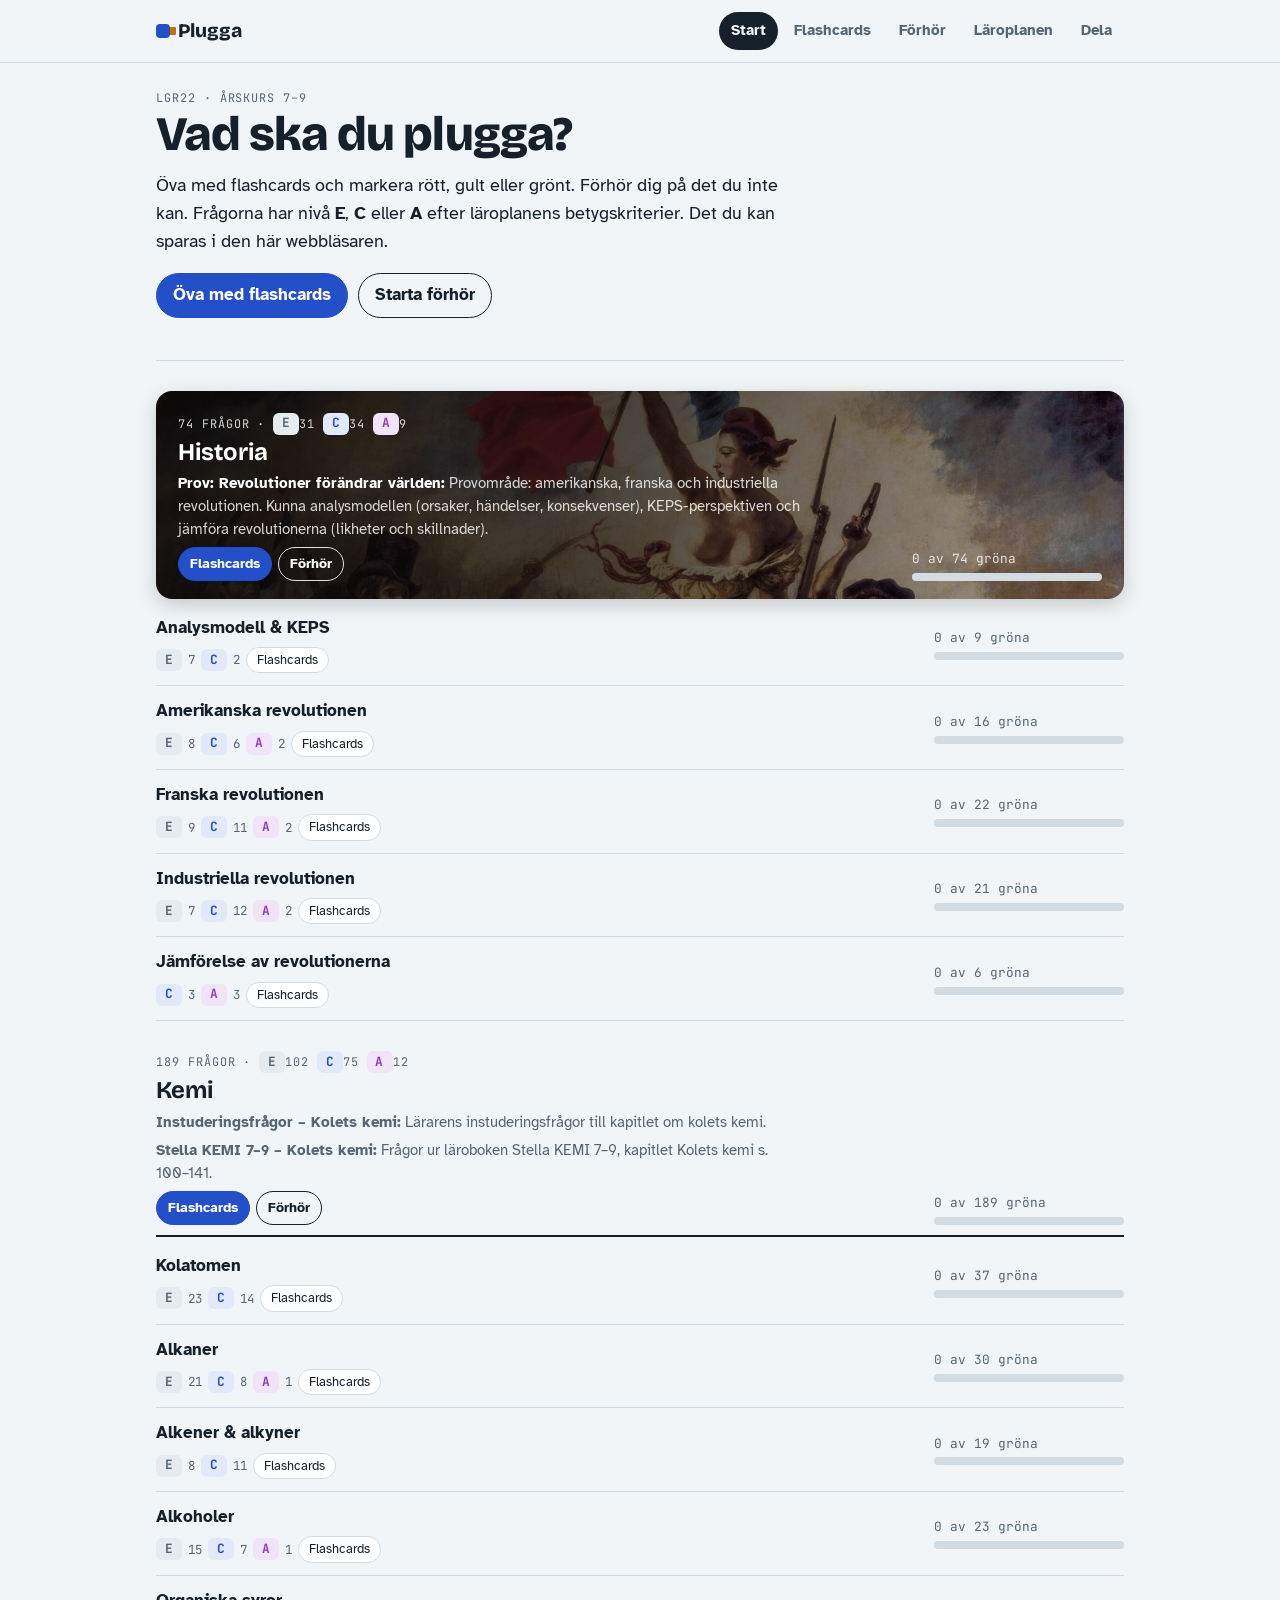
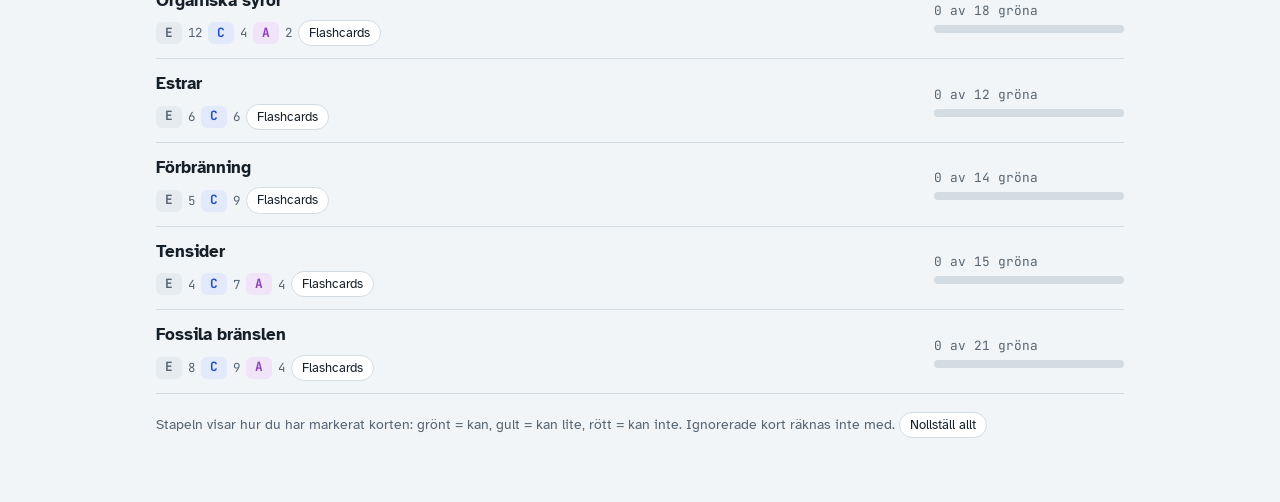
==== commit ca7dbfd4: "Historia: Delacroix-målningen som bakgrund bakom ämnesrubriken Co-Authored-By: Claude Opus 5.5 <nore" ====
--- a/docs/index.html
+++ b/docs/index.html
@@ -27,6 +27,14 @@
 .chiplink:hover{border-color:var(--accent);color:var(--accent)}
 .lvs{display:inline-flex;gap:6px;align-items:center;font-family:var(--mono);font-size:.78rem;color:var(--muted)}
 @media (max-width:600px){.goal,.subj-head{grid-template-columns:1fr}}
+/* ämnesbild bakom rubriken */
+.bild{--sh:rgba(12,10,8,.9);background:linear-gradient(100deg,var(--sh) 0%,rgba(12,10,8,.72) 50%,rgba(12,10,8,.25) 100%),var(--bild) center 12%/cover;color:#fff;border-radius:16px;padding:22px 22px 18px;border-bottom:0!important;box-shadow:0 6px 20px rgba(0,0,0,.18)}
+.bild h2,.bild b{color:#fff}
+.bild .muted,.bild .eyebrow,.bild .meter{color:rgba(255,255,255,.82)}
+.bild .btn:not(.primary){border-color:rgba(255,255,255,.85);color:#fff}
+.bild .btn:not(.primary):hover{background:rgba(255,255,255,.14)}
+.sec-head.bild{padding:20px 20px 18px;align-items:center}
+@media (max-width:600px){.bild{background:linear-gradient(180deg,rgba(12,10,8,.55) 0%,var(--sh) 75%),var(--bild) center 12%/cover}}
 /* flashcards */
 .sec-head{display:flex;justify-content:space-between;align-items:end;gap:12px;flex-wrap:wrap}
 .toolbar{display:grid;gap:10px;margin:12px 0 4px}
@@ -263,6 +271,9 @@
 const D = () => DATA[S.amne];
 const F = () => D() ? D().fragor : [];
 const temaOf = f => { const a = DATA[f.amne_kod]; const t = a && a.amne.teman.find(t => t.id === f.tema_id); return t ? t.namn : ''; };
+/* bakgrundsbild per ämne (rubriken på start och flashcards) */
+const BILD = { GRGRHIS01: 'img/historia.jpg' };
+const bildAttr = kod => BILD[kod] ? ` style="--bild:url('${BILD[kod]}')"` : '';
 const amneNamn = kod => DATA[kod] ? DATA[kod].amne.namn : kod;
 
 /* ---------- data ---------- */
@@ -316,7 +327,7 @@
     const utan = fragor.filter(f => !f.tema_id);
     if (utan.length) groups.push({ id: 'ingen', namn: 'Övrigt', fs: utan });
     return `<div class="subj-block">
-      <div class="subj-head"><div><p class="eyebrow">${a.antal} frågor · ${lvCounts(fragor)}</p><h2 style="margin-top:4px">${esc(amne.namn)}</h2>${about}
+      <div class="subj-head${BILD[a.kod] ? ' bild' : ''}"${bildAttr(a.kod)}><div><p class="eyebrow">${a.antal} frågor · ${lvCounts(fragor)}</p><h2 style="margin-top:4px">${esc(amne.namn)}</h2>${about}
         <div class="links"><button type="button" class="btn sm primary" data-go="${a.kod}|alla">Flashcards</button><button type="button" class="btn sm" data-quiz="${a.kod}">Förhör</button></div></div>
         <div class="meter"><span>${r.green} av ${r.n} gröna${r.ignored ? ` · ${r.ignored} ignoreras` : ''}</span>${stackBar(r)}${S.best[a.kod] ? `<span>Bästa förhör ${esc(S.best[a.kod])}</span>` : ''}${wqBtns(r, a.kod + '|')}</div></div>
       <div class="goals">${groups.map(g => { const x = tallyOf(g.fs); return `<div class="goal"><div style="min-width:0"><p><b>${esc(g.namn)}</b></p>
@@ -370,6 +381,7 @@
   if (!D()) return;
   const A = D().amne, FR = F(), b = base();
   $('#kort-eyebrow').textContent = `${A.namn} · Lgr22 åk 7–9`;
+  const sh = $('#v-kort .sec-head'), bild = BILD[S.amne]; sh.classList.toggle('bild', !!bild); sh.style.setProperty('--bild', bild ? `url('${bild}')` : '');
   chips($('#f-niva'), ['E', 'C', 'A'].map(n => [n, `${n} <span class="small" style="font-weight:400">${NIVA[n].kort}</span>`, FR.filter(f => inScope(f) && f.niva === n).length, 'lvchip lv' + n]), S.niva, id => {
     S.niva = S.niva.includes(id) ? S.niva.filter(x => x !== id) : [...S.niva, id].sort((a, c) => 'ECA'.indexOf(a) - 'ECA'.indexOf(c));
     if (!S.niva.length) S.niva = [id];
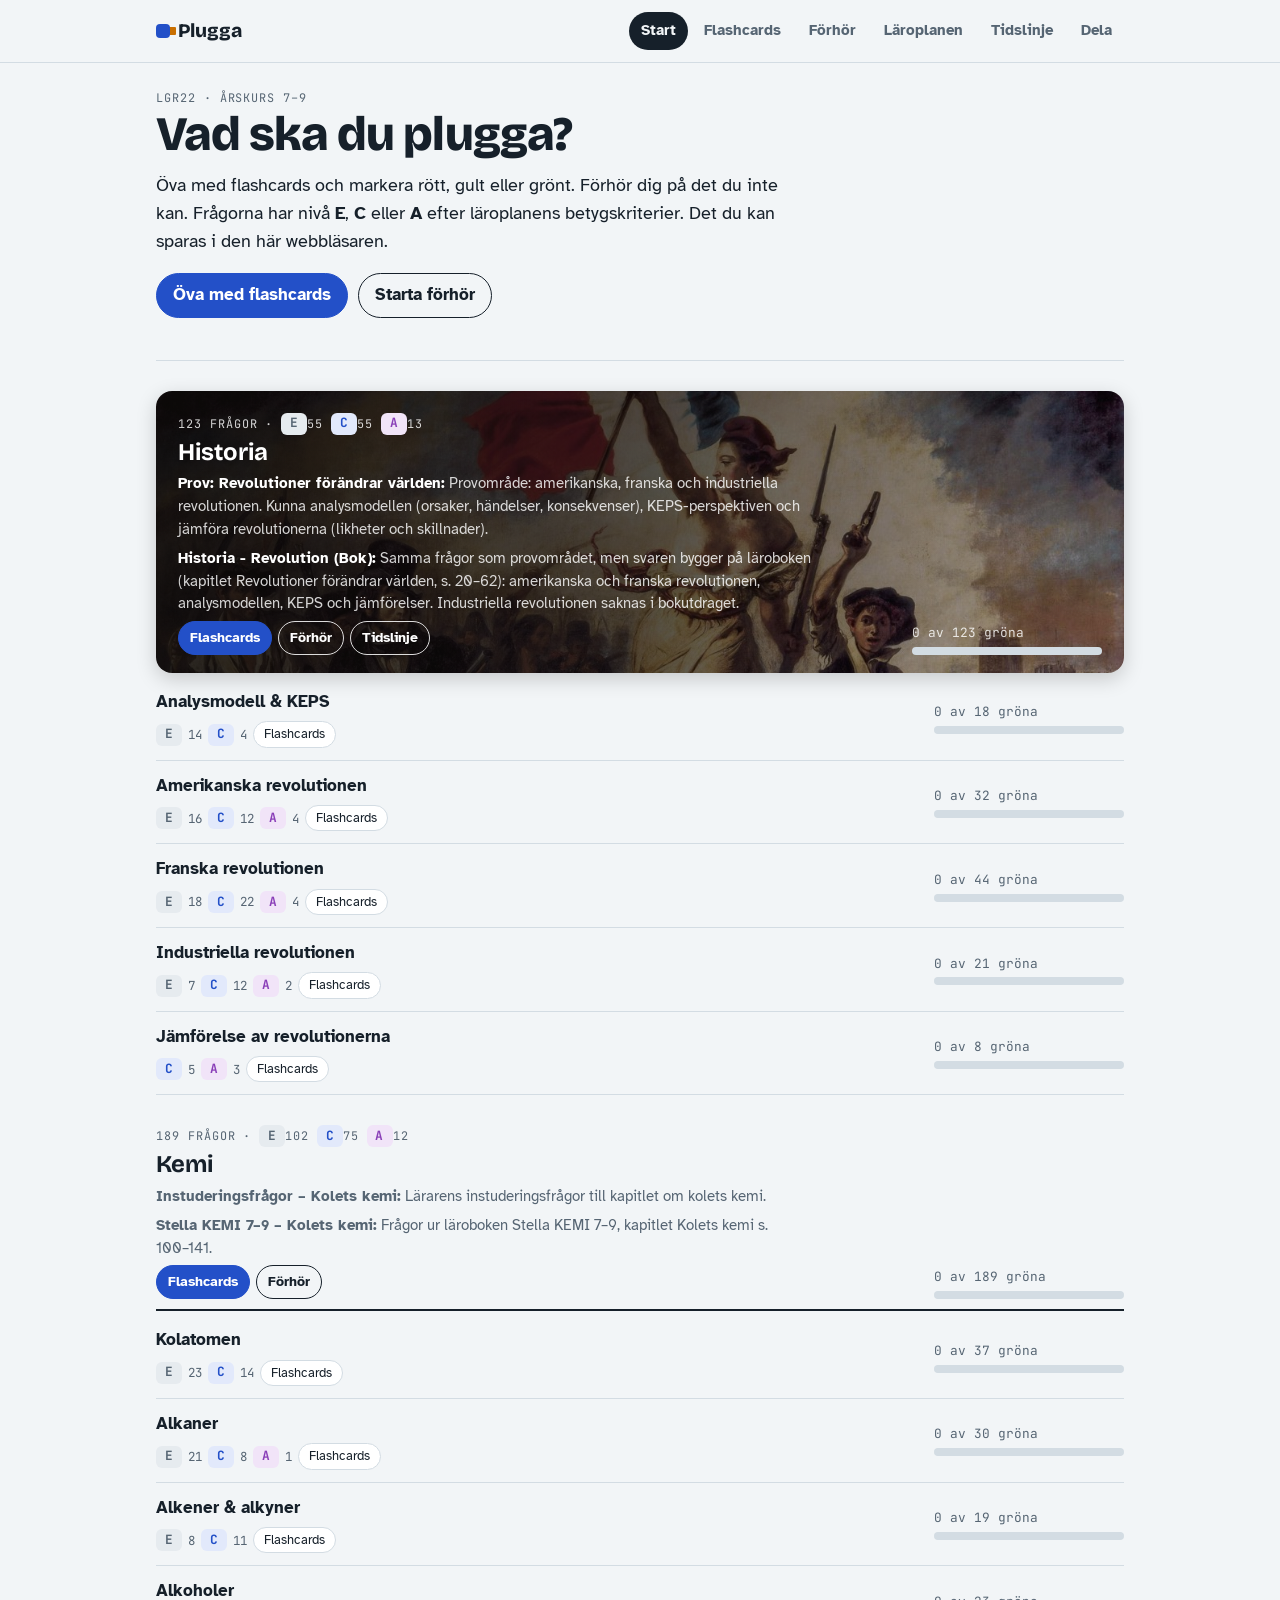
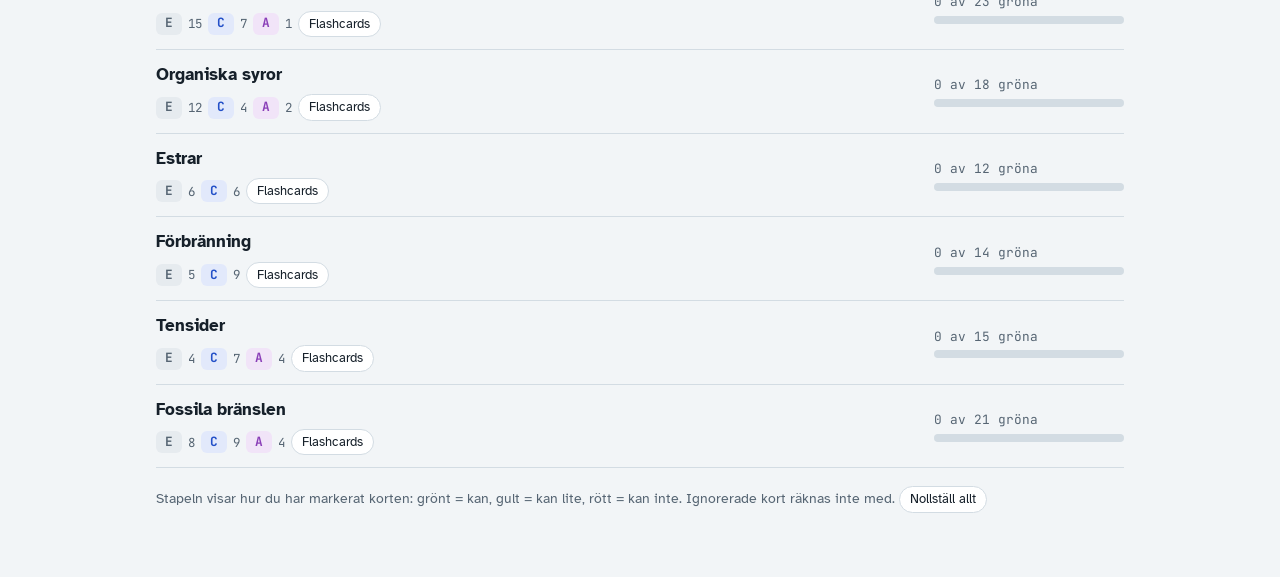
==== commit ec7a3ff3: "Tidslinje för revolutionerna med panorering och zoom Co-Authored-By: Claude Opus 5.5 <noreply@anthro" ====
--- a/docs/index.html
+++ b/docs/index.html
@@ -159,6 +159,7 @@
       <a href="#kort">Flashcards</a>
       <a href="#forhor">Förhör</a>
       <a href="#laroplan">Läroplanen</a>
+      <a href="tidslinje.html">Tidslinje</a>
       <a href="#dela">Dela</a>
       <a href="/admin" id="admin-link" hidden>Admin</a>
     </nav>
@@ -328,7 +329,7 @@
     if (utan.length) groups.push({ id: 'ingen', namn: 'Övrigt', fs: utan });
     return `<div class="subj-block">
       <div class="subj-head${BILD[a.kod] ? ' bild' : ''}"${bildAttr(a.kod)}><div><p class="eyebrow">${a.antal} frågor · ${lvCounts(fragor)}</p><h2 style="margin-top:4px">${esc(amne.namn)}</h2>${about}
-        <div class="links"><button type="button" class="btn sm primary" data-go="${a.kod}|alla">Flashcards</button><button type="button" class="btn sm" data-quiz="${a.kod}">Förhör</button></div></div>
+        <div class="links"><button type="button" class="btn sm primary" data-go="${a.kod}|alla">Flashcards</button><button type="button" class="btn sm" data-quiz="${a.kod}">Förhör</button>${a.kod === 'GRGRHIS01' ? '<a class="btn sm" href="tidslinje.html">Tidslinje</a>' : ''}</div></div>
         <div class="meter"><span>${r.green} av ${r.n} gröna${r.ignored ? ` · ${r.ignored} ignoreras` : ''}</span>${stackBar(r)}${S.best[a.kod] ? `<span>Bästa förhör ${esc(S.best[a.kod])}</span>` : ''}${wqBtns(r, a.kod + '|')}</div></div>
       <div class="goals">${groups.map(g => { const x = tallyOf(g.fs); return `<div class="goal"><div style="min-width:0"><p><b>${esc(g.namn)}</b></p>
           <div class="links"><span class="lvs">${lvCounts(g.fs)}</span>${g.id !== 'ingen' ? `<button type="button" class="chiplink" data-go="${a.kod}|${g.id}">Flashcards</button>` : ''}</div></div>
